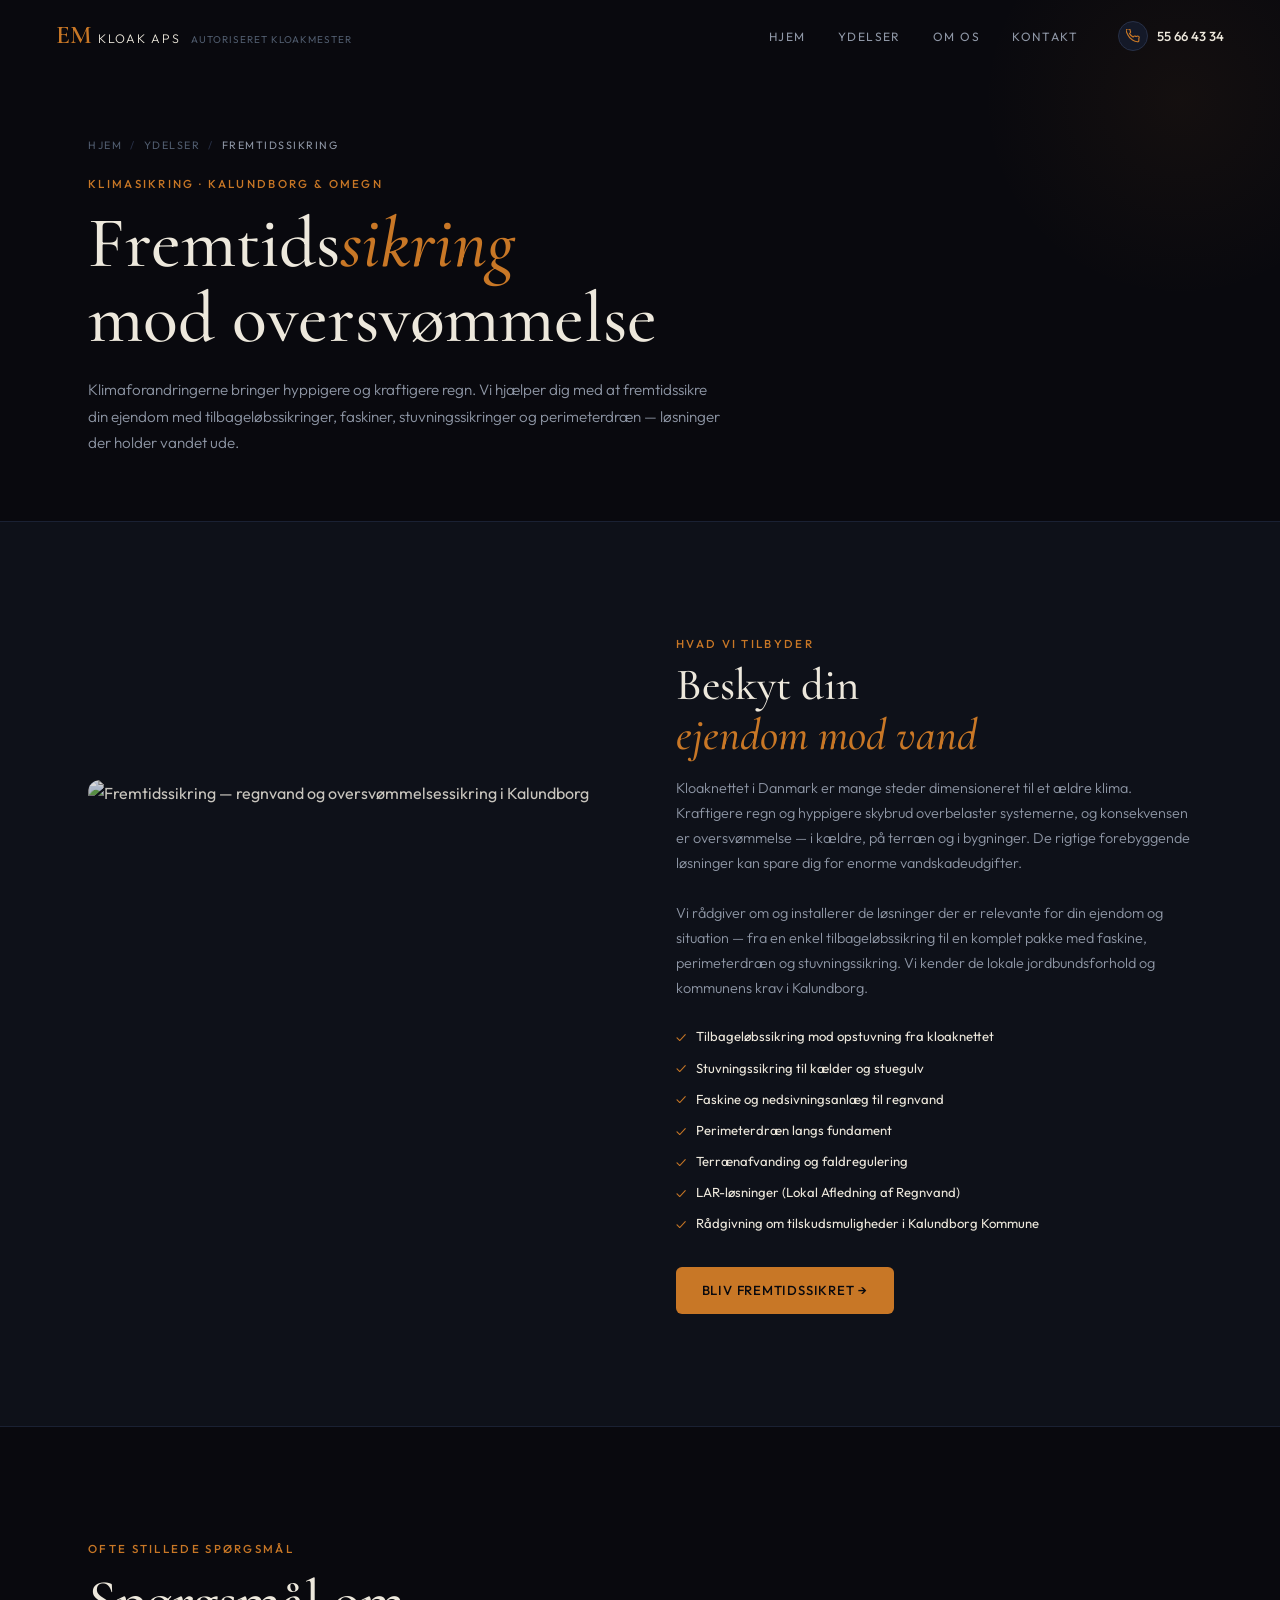
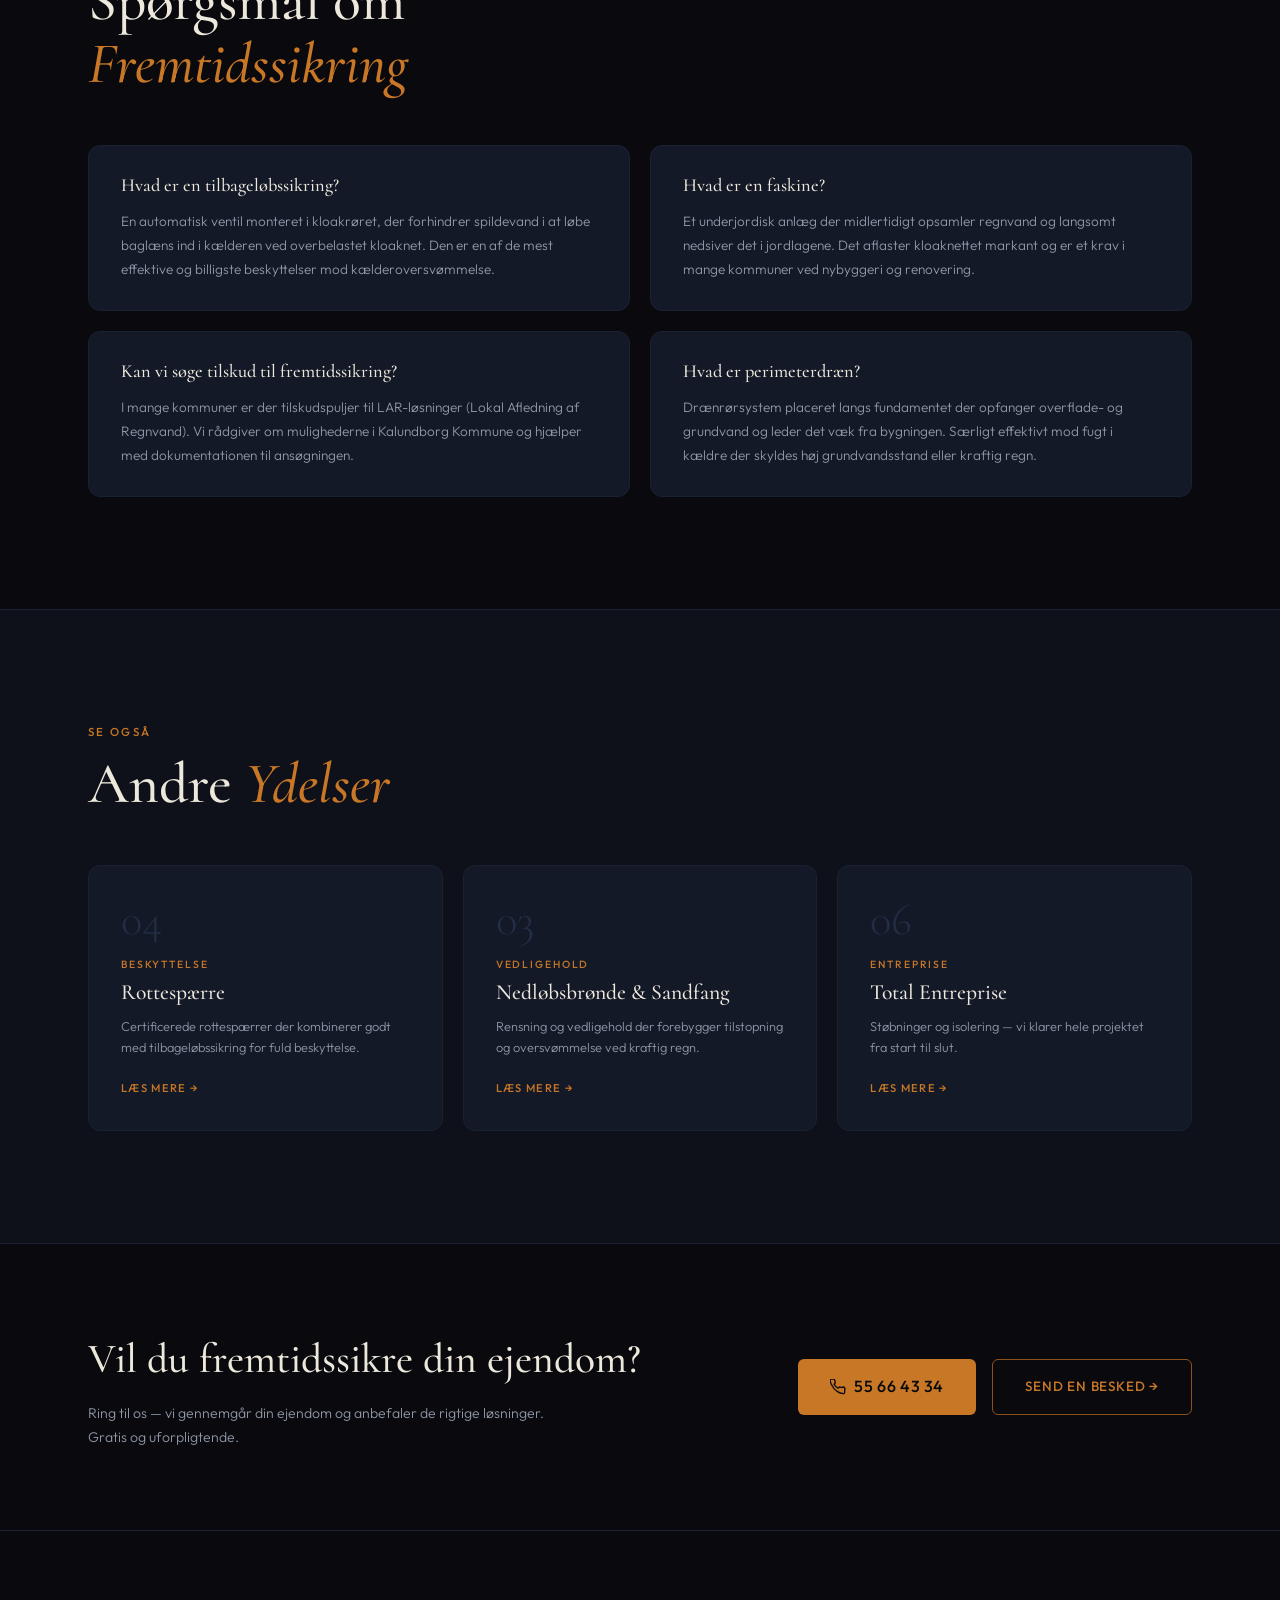
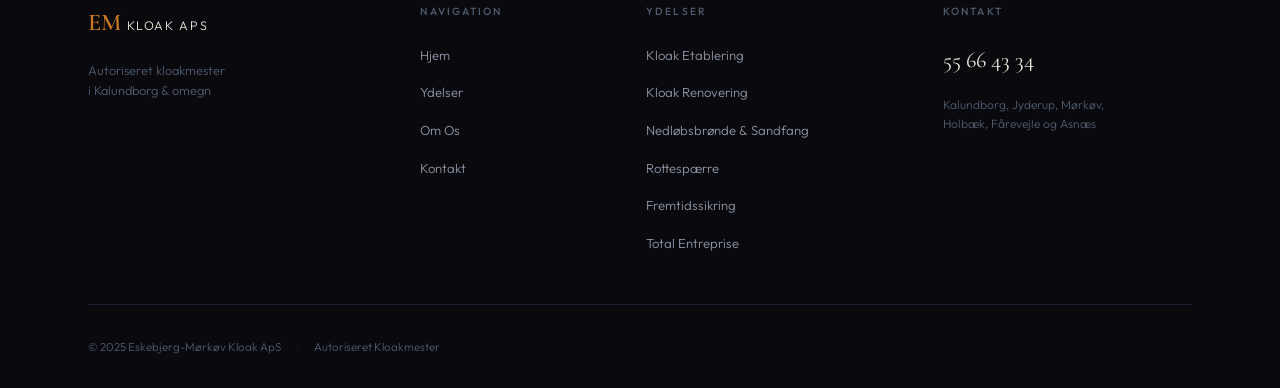
==== fremtidssikring.html @ 933b51bc "Add 6 dedicated SEO service pages, CVR number, and update internal links - Create individual service" ====
<!DOCTYPE html>
<html lang="da">
<head>
  <meta charset="UTF-8">
  <meta name="viewport" content="width=device-width, initial-scale=1.0">
  <title>Fremtidssikring Kalundborg | Oversvømmelse & Tilbageløbssikring — EM Kloak ApS</title>
  <meta name="description" content="Fremtidssikring mod oversvømmelse i Kalundborg. Tilbageløbssikring, faskiner og perimeterdræn. Autoriseret kloakmester sikrer din ejendom mod klimaforandringer. Ring 55 66 43 34.">
  <meta name="keywords" content="fremtidssikring, tilbageløbssikring, faskine, oversvømmelse, kælderoversvømmelse, perimeterdræn, klimasikring, Kalundborg">
  <link rel="canonical" href="https://www.emkloak.dk/fremtidssikring.html">
  <link rel="stylesheet" href="assets/style.css">
  <link rel="preconnect" href="https://fonts.googleapis.com">
  <link rel="preconnect" href="https://fonts.gstatic.com" crossorigin>
  <link href="https://fonts.googleapis.com/css2?family=Cormorant:ital,wght@0,300;0,400;0,500;0,600;1,300;1,400;1,500;1,600&family=Outfit:wght@300;400;500;600&display=swap" rel="stylesheet">
  <script type="application/ld+json">
  [
    {
      "@context": "https://schema.org",
      "@type": "Service",
      "name": "Fremtidssikring",
      "description": "Fremtidssikring af ejendomme mod oversvømmelse og stigende grundvand i Kalundborg. Tilbageløbssikring, faskiner og perimeterdræn monteret af autoriseret kloakmester.",
      "provider": { "@type": "LocalBusiness", "name": "Eskebjerg-Mørkøv Kloak ApS", "telephone": "+4555664334", "url": "https://www.emkloak.dk" },
      "areaServed": ["Kalundborg", "Jyderup", "Mørkøv", "Holbæk", "Fårevejle", "Asnæs"]
    },
    {
      "@context": "https://schema.org",
      "@type": "FAQPage",
      "mainEntity": [
        { "@type": "Question", "name": "Hvad er en tilbageløbssikring?", "acceptedAnswer": { "@type": "Answer", "text": "En tilbageløbssikring er en automatisk ventil der monteres i kloakrøret og forhindrer spildevand i at løbe baglæns ind i kælderen, når kloaknettet er overbelastet ved kraftig regn. Den er en af de mest effektive beskyttelser mod kælderoversvømmelse." } },
        { "@type": "Question", "name": "Hvad er en faskine?", "acceptedAnswer": { "@type": "Answer", "text": "En faskine er et underjordisk anlæg, typisk opbygget af plastmoduler eller grus, der midlertidigt opsamler regnvand og langsomt nedsiver det i jordlagen. Det aflaster kloaknettet og er et krav i mange kommuner ved nybyggeri og renovering." } },
        { "@type": "Question", "name": "Kan vi søge tilskud til fremtidssikring?", "acceptedAnswer": { "@type": "Answer", "text": "I mange kommuner er der kommunale tilskudspuljer eller krav til LAR (Lokal Afledning af Regnvand) der giver mulighed for støtte ved etablering af nedsivningsanlæg og faskiner. Vi rådgiver om mulighederne i Kalundborg Kommune." } },
        { "@type": "Question", "name": "Hvad er perimeterdræn?", "acceptedAnswer": { "@type": "Answer", "text": "Perimeterdræn er et drænrørsystem placeret langs fundamentet der opfanger overflade- og grundvand og leder det væk fra bygningen. Det er særligt effektivt mod fugt i kældre der skyldes høj grundvandsstand eller kraftig regn." } }
      ]
    }
  ]
  </script>
</head>
<body>

<nav class="nav" id="nav">
  <a href="index.html" class="nav-brand"><span class="nav-brand-em">EM</span><span class="nav-brand-rest">Kloak ApS</span><span class="nav-brand-auth">Autoriseret Kloakmester</span></a>
  <ul class="nav-links" role="list">
    <li><a href="index.html">Hjem</a></li>
    <li><a href="ydelser.html" class="active">Ydelser</a></li>
    <li><a href="om-os.html">Om Os</a></li>
    <li><a href="kontakt.html">Kontakt</a></li>
  </ul>
  <a href="tel:55664334" class="nav-phone"><span class="nav-phone-ring" aria-hidden="true"><svg width="14" height="14" viewBox="0 0 24 24" fill="none" stroke="currentColor" stroke-width="2" stroke-linecap="round"><path d="M22 16.92v3a2 2 0 01-2.18 2 19.79 19.79 0 01-8.63-3.07A19.5 19.5 0 013.07 9.8 19.79 19.79 0 010 1.17 2 2 0 012 0h3a2 2 0 012 1.72c.127.96.361 1.903.7 2.81a2 2 0 01-.45 2.11L6.09 7.91a16 16 0 006 6l1.27-1.27a2 2 0 012.11-.45c.907.339 1.85.573 2.81.7A2 2 0 0122 16z"/></svg></span>55 66 43 34</a>
  <button class="hamburger" id="hamburger" aria-label="Åbn menu" aria-expanded="false"><span></span><span></span><span></span></button>
</nav>
<div class="mob-nav" id="mob-nav" aria-hidden="true">
  <a href="index.html">Hjem</a><a href="ydelser.html">Ydelser</a><a href="om-os.html">Om Os</a><a href="kontakt.html">Kontakt</a>
  <a href="tel:55664334" class="mob-phone">55 66 43 34</a>
  <a href="kontakt.html" class="btn btn-accent mob-cta">Få gratis tilbud &rarr;</a>
</div>
<div class="mob-overlay" id="mob-overlay"></div>

<section class="page-hero">
  <div class="container">
    <div class="page-hero-inner">
      <div class="page-hero-crumb">
        <a href="index.html">Hjem</a><span>/</span><a href="ydelser.html">Ydelser</a><span>/</span>
        <span style="color:var(--text-1)">Fremtidssikring</span>
      </div>
      <div class="eyebrow">Klimasikring · Kalundborg &amp; omegn</div>
      <h1 class="page-h1">Fremtids<em>sikring</em><br>mod oversvømmelse</h1>
      <p class="page-hero-sub">Klimaforandringerne bringer hyppigere og kraftigere regn. Vi hjælper dig med at fremtidssikre din ejendom med tilbageløbssikringer, faskiner, stuvningssikringer og perimeterdræn — løsninger der holder vandet ude.</p>
    </div>
  </div>
</section>

<section class="svc-section" style="border-bottom:none;">
  <div class="container">
    <div class="svc-section-inner">
      <div class="svc-section-img fade-up">
        <img src="https://images.pexels.com/photos/18312461/pexels-photo-18312461.jpeg?auto=compress&cs=tinysrgb&w=900" alt="Fremtidssikring — regnvand og oversvømmelsessikring i Kalundborg" loading="eager">
      </div>
      <div class="svc-section-text fade-up" data-d="1">
        <div class="eyebrow">Hvad vi tilbyder</div>
        <h2 class="svc-h2">Beskyt din<br><em>ejendom mod vand</em></h2>
        <p class="svc-body-text">Kloaknettet i Danmark er mange steder dimensioneret til et ældre klima. Kraftigere regn og hyppigere skybrud overbelaster systemerne, og konsekvensen er oversvømmelse — i kældre, på terræn og i bygninger. De rigtige forebyggende løsninger kan spare dig for enorme vandskadeudgifter.</p>
        <p class="svc-body-text">Vi rådgiver om og installerer de løsninger der er relevante for din ejendom og situation — fra en enkel tilbageløbssikring til en komplet pakke med faskine, perimeterdræn og stuvningssikring. Vi kender de lokale jordbundsforhold og kommunens krav i Kalundborg.</p>
        <div class="svc-feats">
          <div class="svc-feat">Tilbageløbssikring mod opstuvning fra kloaknettet</div>
          <div class="svc-feat">Stuvningssikring til kælder og stuegulv</div>
          <div class="svc-feat">Faskine og nedsivningsanlæg til regnvand</div>
          <div class="svc-feat">Perimeterdræn langs fundament</div>
          <div class="svc-feat">Terrænafvanding og faldregulering</div>
          <div class="svc-feat">LAR-løsninger (Lokal Afledning af Regnvand)</div>
          <div class="svc-feat">Rådgivning om tilskudsmuligheder i Kalundborg Kommune</div>
        </div>
        <a href="kontakt.html" class="btn btn-accent">Bliv fremtidssikret &rarr;</a>
      </div>
    </div>
  </div>
</section>

<section class="faq" aria-labelledby="faq-h2">
  <div class="container">
    <div class="fade-up"><div class="eyebrow">Ofte stillede spørgsmål</div><h2 class="h2" id="faq-h2">Spørgsmål om<br><em>Fremtidssikring</em></h2></div>
    <div class="faq-grid">
      <div class="faq-item fade-up">
        <div class="faq-q">Hvad er en tilbageløbssikring?</div>
        <p class="faq-a">En automatisk ventil monteret i kloakrøret, der forhindrer spildevand i at løbe baglæns ind i kælderen ved overbelastet kloaknet. Den er en af de mest effektive og billigste beskyttelser mod kælderoversvømmelse.</p>
      </div>
      <div class="faq-item fade-up" data-d="1">
        <div class="faq-q">Hvad er en faskine?</div>
        <p class="faq-a">Et underjordisk anlæg der midlertidigt opsamler regnvand og langsomt nedsiver det i jordlagene. Det aflaster kloaknettet markant og er et krav i mange kommuner ved nybyggeri og renovering.</p>
      </div>
      <div class="faq-item fade-up">
        <div class="faq-q">Kan vi søge tilskud til fremtidssikring?</div>
        <p class="faq-a">I mange kommuner er der tilskudspuljer til LAR-løsninger (Lokal Afledning af Regnvand). Vi rådgiver om mulighederne i Kalundborg Kommune og hjælper med dokumentationen til ansøgningen.</p>
      </div>
      <div class="faq-item fade-up" data-d="1">
        <div class="faq-q">Hvad er perimeterdræn?</div>
        <p class="faq-a">Drænrørsystem placeret langs fundamentet der opfanger overflade- og grundvand og leder det væk fra bygningen. Særligt effektivt mod fugt i kældre der skyldes høj grundvandsstand eller kraftig regn.</p>
      </div>
    </div>
  </div>
</section>

<section class="related" aria-labelledby="related-h2">
  <div class="container">
    <div class="fade-up"><div class="eyebrow">Se også</div><h2 class="h2" id="related-h2">Andre <em>Ydelser</em></h2></div>
    <div class="related-grid">
      <a href="rottespaerre.html" class="related-card fade-up"><div class="related-num">04</div><div class="related-tag">Beskyttelse</div><div class="related-name">Rottespærre</div><p class="related-desc">Certificerede rottespærrer der kombinerer godt med tilbageløbssikring for fuld beskyttelse.</p><span class="related-link">Læs mere &rarr;</span></a>
      <a href="nedloebsbroende-sandfang.html" class="related-card fade-up" data-d="1"><div class="related-num">03</div><div class="related-tag">Vedligehold</div><div class="related-name">Nedløbsbrønde &amp; Sandfang</div><p class="related-desc">Rensning og vedligehold der forebygger tilstopning og oversvømmelse ved kraftig regn.</p><span class="related-link">Læs mere &rarr;</span></a>
      <a href="total-entreprise.html" class="related-card fade-up" data-d="2"><div class="related-num">06</div><div class="related-tag">Entreprise</div><div class="related-name">Total Entreprise</div><p class="related-desc">Støbninger og isolering — vi klarer hele projektet fra start til slut.</p><span class="related-link">Læs mere &rarr;</span></a>
    </div>
  </div>
</section>

<section class="cta-band"><div class="container"><div class="cta-inner fade-up"><div class="cta-text"><h2 class="cta-h2">Vil du fremtidssikre din ejendom?</h2><p class="cta-sub">Ring til os — vi gennemgår din ejendom og anbefaler de rigtige løsninger. Gratis og uforpligtende.</p></div><div class="cta-btns"><a href="tel:55664334" class="btn btn-accent btn-lg cta-phone"><svg width="16" height="16" viewBox="0 0 24 24" fill="none" stroke="currentColor" stroke-width="2" stroke-linecap="round" aria-hidden="true"><path d="M22 16.92v3a2 2 0 01-2.18 2 19.79 19.79 0 01-8.63-3.07A19.5 19.5 0 013.07 9.8 19.79 19.79 0 010 1.17 2 2 0 012 0h3a2 2 0 012 1.72c.127.96.361 1.903.7 2.81a2 2 0 01-.45 2.11L6.09 7.91a16 16 0 006 6l1.27-1.27a2 2 0 012.11-.45c.907.339 1.85.573 2.81.7A2 2 0 0122 16z"/></svg>55 66 43 34</a><a href="kontakt.html" class="btn btn-ghost-accent btn-lg">Send en besked &rarr;</a></div></div></div></section>

<footer class="footer"><div class="container"><div class="footer-grid"><div class="footer-brand"><a href="index.html" class="footer-logo"><span class="footer-logo-em">EM</span><span class="footer-logo-rest">Kloak ApS</span></a><p class="footer-tagline">Autoriseret kloakmester<br>i Kalundborg &amp; omegn</p></div><div class="footer-nav"><div class="footer-nav-h">Navigation</div><ul role="list"><li><a href="index.html">Hjem</a></li><li><a href="ydelser.html">Ydelser</a></li><li><a href="om-os.html">Om Os</a></li><li><a href="kontakt.html">Kontakt</a></li></ul></div><div class="footer-nav"><div class="footer-nav-h">Ydelser</div><ul role="list"><li><a href="kloak-etablering.html">Kloak Etablering</a></li><li><a href="kloak-renovering.html">Kloak Renovering</a></li><li><a href="nedloebsbroende-sandfang.html">Nedløbsbrønde &amp; Sandfang</a></li><li><a href="rottespaerre.html">Rottespærre</a></li><li><a href="fremtidssikring.html">Fremtidssikring</a></li><li><a href="total-entreprise.html">Total Entreprise</a></li></ul></div><div class="footer-contact"><div class="footer-nav-h">Kontakt</div><a href="tel:55664334" class="footer-contact-phone">55 66 43 34</a><div class="footer-contact-area">Kalundborg, Jyderup, Mørkøv,<br>Holbæk, Fårevejle og Asnæs</div></div></div><div class="footer-bottom"><span>&copy; 2025 Eskebjerg-Mørkøv Kloak ApS</span><span class="footer-sep">&middot;</span><span>Autoriseret Kloakmester</span></div></div></footer>
<script src="assets/script.js"></script>
</body>
</html>
---- assets/style.css ----
/* ─────────────────────────────────────────────────────────────────────
   EM Kloak ApS — Design System
   Dark industrial theme · Cormorant (display) + Outfit (body)
   Accent: warm amber #C87726
────────────────────────────────────────────────────────────────────── */

@import url('https://fonts.googleapis.com/css2?family=Cormorant:ital,wght@0,300;0,400;0,500;0,600;1,300;1,400;1,500;1,600&family=Outfit:wght@300;400;500;600&display=swap');

*, *::before, *::after { box-sizing: border-box; margin: 0; padding: 0; }

/* ── TOKENS ─────────────────────────────────────────────────────────── */
:root {
  /* Backgrounds */
  --bg-0:       #09090E;
  --bg-1:       #0E1119;
  --bg-2:       #141928;
  --bg-3:       #1B2235;
  --bg-4:       #232E45;

  /* Accent: industrial amber */
  --accent:     #C87726;
  --accent-hi:  #E8963E;
  --accent-lo:  #8C5218;
  --accent-bg:  rgba(200,119,38,.08);

  /* Text */
  --text-0:     #EDE8DC;
  --text-1:     #8F97A6;
  --text-2:     #505C6E;

  /* Borders */
  --border:     #1A2133;
  --border-hi:  #283148;

  /* Typography */
  --f-display:  'Cormorant', Georgia, serif;
  --f-body:     'Outfit', system-ui, sans-serif;

  /* Layout */
  --nav-h:  72px;
  --w:      1200px;
  --sv:     clamp(4.5rem, 9vw, 7rem);
  --r:      6px;
  --r-lg:   12px;
}

/* ── RESET & BASE ────────────────────────────────────────────────────── */
::-webkit-scrollbar { width: 5px; }
::-webkit-scrollbar-track { background: var(--bg-0); }
::-webkit-scrollbar-thumb { background: var(--bg-4); border-radius: 3px; }
::-webkit-scrollbar-thumb:hover { background: var(--accent-lo); }

html { scroll-behavior: smooth; }

body {
  font-family: var(--f-body);
  background: var(--bg-1);
  color: var(--text-0);
  line-height: 1.7;
  overflow-x: hidden;
  -webkit-font-smoothing: antialiased;
  -moz-osx-font-smoothing: grayscale;
}

img { display: block; max-width: 100%; }
a { text-decoration: none; color: inherit; }
ul { list-style: none; }
button { border: none; background: none; cursor: pointer; font: inherit; color: inherit; }

/* ── LAYOUT ──────────────────────────────────────────────────────────── */
.container {
  max-width: var(--w);
  margin: 0 auto;
  padding: 0 clamp(1.25rem, 5vw, 3rem);
}

/* ── TYPOGRAPHY HELPERS ──────────────────────────────────────────────── */
.eyebrow {
  font-size: .72rem;
  font-weight: 500;
  letter-spacing: .2em;
  text-transform: uppercase;
  color: var(--accent);
  margin-bottom: .75rem;
}

.h2 {
  font-family: var(--f-display);
  font-size: clamp(2.4rem, 5vw, 3.6rem);
  font-weight: 500;
  line-height: 1.1;
  color: var(--text-0);
}
.h2 em { font-style: italic; color: var(--accent); }

/* ── BUTTONS ──────────────────────────────────────────────────────────── */
.btn {
  display: inline-flex;
  align-items: center;
  gap: .5rem;
  padding: .75rem 1.6rem;
  border-radius: var(--r);
  font-family: var(--f-body);
  font-size: .82rem;
  font-weight: 500;
  letter-spacing: .06em;
  text-transform: uppercase;
  transition: background .22s, color .22s, border-color .22s, transform .15s, box-shadow .22s;
  cursor: pointer;
  white-space: nowrap;
}
.btn:active { transform: scale(.97); }

.btn-lg { padding: .9rem 2rem; font-size: .84rem; }

.btn-accent {
  background: var(--accent);
  color: var(--bg-0);
}
.btn-accent:hover {
  background: var(--accent-hi);
  box-shadow: 0 6px 24px rgba(200,119,38,.35);
}

.btn-ghost {
  background: transparent;
  color: var(--text-0);
  border: 1px solid var(--border-hi);
}
.btn-ghost:hover {
  border-color: var(--text-1);
  color: var(--text-0);
}

.btn-ghost-accent {
  background: transparent;
  color: var(--accent);
  border: 1px solid var(--accent-lo);
}
.btn-ghost-accent:hover {
  border-color: var(--accent);
  background: var(--accent-bg);
}

.btn-outline {
  background: transparent;
  color: var(--text-1);
  border: 1px solid var(--border-hi);
}
.btn-outline:hover {
  color: var(--text-0);
  border-color: var(--text-2);
}

/* ── NAV ──────────────────────────────────────────────────────────────── */
.nav {
  position: fixed;
  top: 0; left: 0; right: 0;
  height: var(--nav-h);
  display: flex;
  align-items: center;
  padding: 0 clamp(1.25rem, 5vw, 3.5rem);
  z-index: 900;
  transition: background .45s, box-shadow .45s;
}
.nav.scrolled {
  background: rgba(9,9,14,.94);
  backdrop-filter: blur(20px);
  -webkit-backdrop-filter: blur(20px);
  box-shadow: 0 1px 0 var(--border);
}

.nav-brand {
  display: flex;
  align-items: baseline;
  gap: .4rem;
  flex: 1;
}
.nav-brand-em {
  font-family: var(--f-display);
  font-size: 1.6rem;
  font-weight: 600;
  color: var(--accent);
  letter-spacing: -.01em;
  line-height: 1;
}
.nav-brand-rest {
  font-size: .78rem;
  font-weight: 300;
  letter-spacing: .14em;
  text-transform: uppercase;
  color: var(--text-0);
}
.nav-brand-auth {
  font-size: .62rem;
  font-weight: 400;
  letter-spacing: .1em;
  text-transform: uppercase;
  color: var(--text-2);
  margin-left: .25rem;
}

.nav-links {
  display: flex;
  align-items: center;
  gap: 2rem;
  list-style: none;
}
.nav-links a {
  font-size: .75rem;
  font-weight: 400;
  letter-spacing: .12em;
  text-transform: uppercase;
  color: var(--text-1);
  position: relative;
  transition: color .2s;
}
.nav-links a::after {
  content: '';
  position: absolute;
  bottom: -4px; left: 0;
  width: 0; height: 1px;
  background: var(--accent);
  transition: width .3s ease;
}
.nav-links a:hover,
.nav-links a.active { color: var(--text-0); }
.nav-links a:hover::after,
.nav-links a.active::after { width: 100%; }

.nav-phone {
  display: flex;
  align-items: center;
  gap: .55rem;
  margin-left: 2.5rem;
  font-size: .82rem;
  font-weight: 500;
  color: var(--text-0);
  transition: color .2s;
}
.nav-phone:hover { color: var(--accent); }
.nav-phone-ring {
  width: 30px; height: 30px;
  border-radius: 50%;
  border: 1px solid var(--border-hi);
  background: var(--bg-2);
  display: flex; align-items: center; justify-content: center;
  color: var(--accent);
  flex-shrink: 0;
  transition: background .2s, border-color .2s;
}
.nav-phone:hover .nav-phone-ring {
  background: var(--accent);
  border-color: var(--accent);
  color: var(--bg-0);
}

.hamburger {
  display: none;
  flex-direction: column;
  gap: 5px;
  padding: 8px;
  margin-left: 1.5rem;
}
.hamburger span {
  display: block;
  width: 22px; height: 1.5px;
  background: var(--text-0);
  transition: all .3s ease;
  border-radius: 2px;
}
.hamburger.open span:nth-child(1) { transform: translateY(6.5px) rotate(45deg); }
.hamburger.open span:nth-child(2) { opacity: 0; transform: scaleX(0); }
.hamburger.open span:nth-child(3) { transform: translateY(-6.5px) rotate(-45deg); }

/* Mobile nav */
.mob-nav {
  position: fixed;
  top: var(--nav-h);
  right: 0;
  width: min(320px, 85vw);
  height: calc(100vh - var(--nav-h));
  background: rgba(9,9,14,.97);
  backdrop-filter: blur(24px);
  -webkit-backdrop-filter: blur(24px);
  border-left: 1px solid var(--border);
  display: flex;
  flex-direction: column;
  padding: 2rem 1.75rem;
  gap: 1rem;
  z-index: 800;
  transform: translateX(100%);
  transition: transform .35s cubic-bezier(.4,0,.2,1);
}
.mob-nav.open { transform: translateX(0); }
.mob-nav a {
  font-size: .85rem;
  font-weight: 400;
  letter-spacing: .1em;
  text-transform: uppercase;
  color: var(--text-1);
  padding: .6rem 0;
  border-bottom: 1px solid var(--border);
  transition: color .2s;
}
.mob-nav a:hover { color: var(--text-0); }
.mob-phone {
  font-size: 1.2rem !important;
  font-weight: 500 !important;
  letter-spacing: .04em !important;
  text-transform: none !important;
  color: var(--text-0) !important;
  border-bottom: none !important;
  margin-top: .5rem;
}
.mob-cta {
  margin-top: .5rem;
  text-align: center;
  justify-content: center;
  border-bottom: none !important;
  color: var(--bg-0) !important;
}

.mob-overlay {
  position: fixed;
  inset: 0;
  background: rgba(0,0,0,.5);
  z-index: 799;
  opacity: 0;
  pointer-events: none;
  transition: opacity .35s;
}
.mob-overlay.visible {
  opacity: 1;
  pointer-events: auto;
}

/* ── HERO ─────────────────────────────────────────────────────────────── */
.hero {
  position: relative;
  min-height: 100vh;
  display: flex;
  align-items: center;
  overflow: hidden;
}
.hero-bg {
  position: absolute;
  inset: 0;
  background-size: cover;
  background-position: center 40%;
  transform: scale(1.05);
  transition: transform 12s ease;
  will-change: transform;
}
.hero.loaded .hero-bg { transform: scale(1); }

.hero-gradient {
  position: absolute;
  inset: 0;
  background:
    linear-gradient(105deg, rgba(9,9,14,.92) 0%, rgba(9,9,14,.65) 55%, rgba(9,9,14,.35) 100%),
    linear-gradient(0deg, rgba(9,9,14,.7) 0%, transparent 40%);
}
.hero-noise {
  position: absolute;
  inset: 0;
  background-image: url("data:image/svg+xml,%3Csvg viewBox='0 0 256 256' xmlns='http://www.w3.org/2000/svg'%3E%3Cfilter id='n'%3E%3CfeTurbulence type='fractalNoise' baseFrequency='.9' numOctaves='4' stitchTiles='stitch'/%3E%3C/filter%3E%3Crect width='100%25' height='100%25' filter='url(%23n)' opacity='.035'/%3E%3C/svg%3E");
  background-size: 200px;
  opacity: .4;
  pointer-events: none;
}

.hero-body {
  position: relative;
  z-index: 2;
  padding-top: calc(var(--nav-h) + 4rem);
  padding-bottom: 6rem;
}
.hero-content { max-width: 680px; }

.hero-eyebrow {
  font-size: .72rem;
  font-weight: 500;
  letter-spacing: .22em;
  text-transform: uppercase;
  color: var(--accent);
  margin-bottom: 1.5rem;
  display: flex;
  align-items: center;
  gap: .75rem;
}
.hero-eyebrow::before {
  content: '';
  display: block;
  width: 28px; height: 1px;
  background: var(--accent);
  flex-shrink: 0;
}

.hero-h1 {
  font-family: var(--f-display);
  font-size: clamp(3.5rem, 8vw, 6.5rem);
  font-weight: 500;
  line-height: 1.0;
  color: var(--text-0);
  margin-bottom: 1.75rem;
  letter-spacing: -.02em;
}
.hero-h1 em {
  font-style: italic;
  color: var(--accent);
  display: block;
}

.hero-sub {
  font-size: clamp(.9rem, 1.5vw, 1.05rem);
  font-weight: 300;
  color: var(--text-1);
  line-height: 1.7;
  max-width: 520px;
  margin-bottom: 2.5rem;
}

.hero-btns {
  display: flex;
  flex-wrap: wrap;
  gap: 1rem;
  margin-bottom: 2.25rem;
}

.hero-trust {
  display: flex;
  flex-wrap: wrap;
  gap: .6rem 1rem;
  font-size: .72rem;
  font-weight: 400;
  letter-spacing: .06em;
  color: var(--text-1);
  align-items: center;
}
.hero-trust .dot {
  color: var(--accent-lo);
  font-size: .9rem;
}

.hero-scroll {
  position: absolute;
  bottom: 2.5rem;
  left: 50%;
  transform: translateX(-50%);
  display: flex;
  flex-direction: column;
  align-items: center;
  gap: .5rem;
  z-index: 2;
  animation: hero-scroll-bounce 2.4s ease-in-out infinite;
}
.hero-scroll-line {
  width: 1px; height: 50px;
  background: linear-gradient(to bottom, var(--text-2), transparent);
}
.hero-scroll span {
  font-size: .6rem;
  letter-spacing: .2em;
  text-transform: uppercase;
  color: var(--text-2);
}
@keyframes hero-scroll-bounce {
  0%, 100% { transform: translateX(-50%) translateY(0); }
  50% { transform: translateX(-50%) translateY(6px); }
}

/* ── STATS BAND ──────────────────────────────────────────────────────── */
.stats {
  padding: 3.5rem 0;
  background: var(--bg-0);
  border-top: 1px solid var(--border);
  border-bottom: 1px solid var(--border);
}
.stats-grid {
  display: grid;
  grid-template-columns: repeat(4, 1fr);
  gap: 0;
}
.stat-item {
  padding: 2rem clamp(1rem, 3vw, 2.5rem);
  text-align: center;
  border-right: 1px solid var(--border);
}
.stat-item:last-child { border-right: none; }

.stat-num {
  font-family: var(--f-display);
  font-size: clamp(2.6rem, 5vw, 3.6rem);
  font-weight: 500;
  color: var(--text-0);
  line-height: 1;
  margin-bottom: .5rem;
}
.stat-sup {
  font-size: .5em;
  vertical-align: super;
  color: var(--accent);
}
.stat-lbl {
  font-size: .72rem;
  font-weight: 400;
  letter-spacing: .08em;
  text-transform: uppercase;
  color: var(--text-2);
  line-height: 1.4;
}

/* ── SERVICES ─────────────────────────────────────────────────────────── */
.services {
  padding: var(--sv) 0;
}
.section-head {
  text-align: center;
  max-width: 560px;
  margin: 0 auto 4rem;
}
.section-sub {
  font-size: .95rem;
  font-weight: 300;
  color: var(--text-1);
  line-height: 1.7;
  margin-top: 1rem;
}

.svc-grid {
  display: grid;
  grid-template-columns: repeat(3, 1fr);
  gap: 1.5px;
  background: var(--border);
  border: 1.5px solid var(--border);
  border-radius: var(--r-lg);
  overflow: hidden;
}

.svc-card {
  background: var(--bg-1);
  display: flex;
  flex-direction: column;
  transition: background .25s;
  text-decoration: none;
  color: inherit;
}
.svc-card:hover { background: var(--bg-2); }

.svc-img-wrap {
  position: relative;
  overflow: hidden;
  aspect-ratio: 16/9;
}
.svc-img-wrap img {
  width: 100%; height: 100%;
  object-fit: cover;
  transition: transform .6s ease;
  filter: brightness(.8) saturate(.7);
}
.svc-card:hover .svc-img-wrap img {
  transform: scale(1.04);
  filter: brightness(.9) saturate(.85);
}

.svc-badge {
  position: absolute;
  top: 1rem; right: 1rem;
  font-family: var(--f-display);
  font-size: 2.4rem;
  font-weight: 300;
  color: rgba(255,255,255,.2);
  line-height: 1;
  pointer-events: none;
  user-select: none;
}

.svc-body {
  padding: 1.5rem;
  display: flex;
  flex-direction: column;
  gap: .6rem;
  flex: 1;
}
.svc-tag {
  font-size: .65rem;
  font-weight: 500;
  letter-spacing: .18em;
  text-transform: uppercase;
  color: var(--accent);
}
.svc-name {
  font-family: var(--f-display);
  font-size: 1.45rem;
  font-weight: 500;
  color: var(--text-0);
  line-height: 1.2;
}
.svc-desc {
  font-size: .82rem;
  font-weight: 300;
  color: var(--text-1);
  line-height: 1.6;
}
.svc-bullets {
  font-size: .75rem;
  color: var(--text-2);
  display: flex;
  flex-direction: column;
  gap: .25rem;
  padding-top: .25rem;
  border-top: 1px solid var(--border);
  margin-top: auto;
}
.svc-bullets li::before {
  content: '— ';
  color: var(--accent-lo);
}
.svc-link {
  font-size: .72rem;
  font-weight: 500;
  letter-spacing: .1em;
  text-transform: uppercase;
  color: var(--accent);
  margin-top: auto;
  padding-top: .75rem;
  transition: gap .2s;
  display: inline-block;
}
.svc-card:hover .svc-link { text-decoration: underline; }

.services-cta {
  text-align: center;
  margin-top: 3rem;
}

/* ── WHY / ABOUT ──────────────────────────────────────────────────────── */
.why {
  padding: var(--sv) 0;
  background: var(--bg-0);
  border-top: 1px solid var(--border);
  border-bottom: 1px solid var(--border);
}
.why-layout {
  display: grid;
  grid-template-columns: 1fr 1.2fr;
  gap: 5rem;
  align-items: start;
}
.why-left { position: sticky; top: calc(var(--nav-h) + 2rem); }
.why-sub {
  font-size: .95rem;
  font-weight: 300;
  color: var(--text-1);
  line-height: 1.75;
  margin-top: 1.25rem;
}
.why-right {
  display: flex;
  flex-direction: column;
  gap: 0;
}
.why-feat {
  display: flex;
  gap: 1.25rem;
  align-items: flex-start;
  padding: 1.75rem 0;
  border-bottom: 1px solid var(--border);
}
.why-feat:first-child { padding-top: 0; }
.why-feat:last-child { border-bottom: none; padding-bottom: 0; }
.why-feat-icon {
  width: 40px; height: 40px;
  border-radius: var(--r);
  background: var(--bg-3);
  border: 1px solid var(--border-hi);
  display: flex; align-items: center; justify-content: center;
  color: var(--accent);
  flex-shrink: 0;
  margin-top: .1rem;
}
.why-feat-title {
  font-size: 1rem;
  font-weight: 500;
  color: var(--text-0);
  margin-bottom: .35rem;
}
.why-feat-desc {
  font-size: .83rem;
  font-weight: 300;
  color: var(--text-1);
  line-height: 1.65;
}

/* ── SERVICE AREA ─────────────────────────────────────────────────────── */
.area {
  padding: var(--sv) 0;
}
.area-inner {
  display: grid;
  grid-template-columns: 1fr 1fr;
  gap: 5rem;
  align-items: center;
}
.area-sub {
  font-size: .92rem;
  font-weight: 300;
  color: var(--text-1);
  line-height: 1.75;
  margin-top: 1.25rem;
}
.area-places {
  display: grid;
  grid-template-columns: 1fr 1fr;
  gap: .5rem;
}
.area-place {
  display: flex;
  align-items: center;
  gap: .75rem;
  padding: 1rem 1.25rem;
  background: var(--bg-2);
  border: 1px solid var(--border);
  border-radius: var(--r);
  font-size: .88rem;
  font-weight: 400;
  color: var(--text-0);
  transition: border-color .2s, background .2s;
}
.area-place:hover {
  border-color: var(--accent-lo);
  background: var(--bg-3);
}
.area-dot {
  width: 6px; height: 6px;
  border-radius: 50%;
  background: var(--accent);
  flex-shrink: 0;
}
.area-dot--muted { background: var(--text-2); }
.area-place-more { color: var(--text-2); font-style: italic; }

/* ── CTA BAND ──────────────────────────────────────────────────────────── */
.cta-band {
  padding: 5rem 0;
  background: var(--bg-0);
  border-top: 1px solid var(--border);
}
.cta-inner {
  display: flex;
  justify-content: space-between;
  align-items: center;
  gap: 3rem;
  flex-wrap: wrap;
}
.cta-h2 {
  font-family: var(--f-display);
  font-size: clamp(1.8rem, 3.5vw, 2.6rem);
  font-weight: 500;
  color: var(--text-0);
  margin-bottom: .5rem;
}
.cta-sub {
  font-size: .88rem;
  font-weight: 300;
  color: var(--text-1);
  max-width: 480px;
}
.cta-btns {
  display: flex;
  gap: 1rem;
  flex-wrap: wrap;
  flex-shrink: 0;
}
.cta-phone {
  font-size: 1rem !important;
  letter-spacing: .04em !important;
  text-transform: none !important;
}

/* ── FOOTER ───────────────────────────────────────────────────────────── */
.footer {
  background: var(--bg-0);
  border-top: 1px solid var(--border);
  padding: 4.5rem 0 2rem;
}
.footer-grid {
  display: grid;
  grid-template-columns: 1.6fr 1fr 1.4fr 1.4fr;
  gap: 3rem;
  padding-bottom: 3rem;
  border-bottom: 1px solid var(--border);
  margin-bottom: 2rem;
}
.footer-logo {
  display: flex;
  align-items: baseline;
  gap: .35rem;
  margin-bottom: 1rem;
}
.footer-logo-em {
  font-family: var(--f-display);
  font-size: 1.5rem;
  font-weight: 600;
  color: var(--accent);
}
.footer-logo-rest {
  font-size: .78rem;
  font-weight: 300;
  letter-spacing: .13em;
  text-transform: uppercase;
  color: var(--text-0);
}
.footer-tagline {
  font-size: .8rem;
  font-weight: 300;
  color: var(--text-2);
  line-height: 1.6;
  margin-bottom: 1.25rem;
}
.footer-fb {
  display: inline-flex;
  align-items: center;
  gap: .45rem;
  font-size: .72rem;
  font-weight: 500;
  letter-spacing: .1em;
  text-transform: uppercase;
  color: var(--text-2);
  border: 1px solid var(--border);
  border-radius: var(--r);
  padding: .45rem .85rem;
  transition: color .2s, border-color .2s;
}
.footer-fb:hover {
  color: var(--text-0);
  border-color: var(--border-hi);
}
.footer-nav-h {
  font-size: .65rem;
  font-weight: 500;
  letter-spacing: .2em;
  text-transform: uppercase;
  color: var(--text-2);
  margin-bottom: 1.25rem;
}
.footer-nav ul {
  display: flex;
  flex-direction: column;
  gap: .65rem;
}
.footer-nav a {
  font-size: .82rem;
  font-weight: 300;
  color: var(--text-1);
  transition: color .2s;
}
.footer-nav a:hover { color: var(--text-0); }
.footer-contact-phone {
  display: block;
  font-size: 1.4rem;
  font-family: var(--f-display);
  font-weight: 400;
  color: var(--text-0);
  margin-bottom: 1rem;
  transition: color .2s;
}
.footer-contact-phone:hover { color: var(--accent); }
.footer-contact-area {
  font-size: .75rem;
  font-weight: 300;
  color: var(--text-2);
  line-height: 1.6;
}
.footer-bottom {
  display: flex;
  align-items: center;
  gap: 1rem;
  font-size: .72rem;
  font-weight: 300;
  color: var(--text-2);
}
.footer-sep { color: var(--border-hi); }

/* ── PAGE HERO (inner pages) ──────────────────────────────────────────── */
.page-hero {
  padding: calc(var(--nav-h) + 4rem) 0 4rem;
  background: var(--bg-0);
  border-bottom: 1px solid var(--border);
  position: relative;
  overflow: hidden;
}
.page-hero::after {
  content: '';
  position: absolute;
  top: -100px; right: -100px;
  width: 400px; height: 400px;
  background: radial-gradient(circle, rgba(200,119,38,.06) 0%, transparent 70%);
  pointer-events: none;
}
.page-hero-inner { max-width: 640px; }
.page-hero-crumb {
  font-size: .67rem;
  font-weight: 400;
  letter-spacing: .14em;
  text-transform: uppercase;
  color: var(--text-2);
  margin-bottom: 1.25rem;
  display: flex;
  align-items: center;
  gap: .5rem;
}
.page-hero-crumb a { color: var(--text-2); transition: color .2s; }
.page-hero-crumb a:hover { color: var(--accent); }
.page-hero-crumb span { color: var(--border-hi); }
.page-h1 {
  font-family: var(--f-display);
  font-size: clamp(2.8rem, 6vw, 4.5rem);
  font-weight: 500;
  line-height: 1.05;
  color: var(--text-0);
  margin-bottom: 1.25rem;
}
.page-h1 em { font-style: italic; color: var(--accent); }
.page-hero-sub {
  font-size: .95rem;
  font-weight: 300;
  color: var(--text-1);
  line-height: 1.75;
}

/* ── INNER SERVICE SECTION ────────────────────────────────────────────── */
.svc-section {
  padding: var(--sv) 0;
  border-bottom: 1px solid var(--border);
}
.svc-section:nth-child(even) { background: var(--bg-0); }
.svc-section-inner {
  display: grid;
  grid-template-columns: 1fr 1fr;
  gap: 4.5rem;
  align-items: center;
}
.svc-section-inner.rev { direction: rtl; }
.svc-section-inner.rev > * { direction: ltr; }

.svc-section-img {
  position: relative;
  border-radius: var(--r-lg);
  overflow: hidden;
  aspect-ratio: 4/3;
}
.svc-section-img img {
  width: 100%; height: 100%;
  object-fit: cover;
  filter: brightness(.85) saturate(.75);
  transition: transform .6s ease, filter .4s;
}
.svc-section-img:hover img {
  transform: scale(1.03);
  filter: brightness(.9) saturate(.9);
}
.svc-section-img-num {
  position: absolute;
  bottom: 1.25rem; right: 1.25rem;
  font-family: var(--f-display);
  font-size: 4rem;
  font-weight: 300;
  color: rgba(255,255,255,.15);
  line-height: 1;
}

.svc-section-text .eyebrow { margin-bottom: .5rem; }
.svc-h2 {
  font-family: var(--f-display);
  font-size: clamp(2rem, 4vw, 2.8rem);
  font-weight: 500;
  color: var(--text-0);
  line-height: 1.1;
  margin-bottom: 1rem;
}
.svc-h2 em { font-style: italic; color: var(--accent); }
.svc-body-text {
  font-size: .9rem;
  font-weight: 300;
  color: var(--text-1);
  line-height: 1.75;
  margin-bottom: 1.5rem;
}
.svc-feats {
  display: flex;
  flex-direction: column;
  gap: .5rem;
  margin-bottom: 2rem;
}
.svc-feat {
  display: flex;
  align-items: flex-start;
  gap: .6rem;
  font-size: .82rem;
  font-weight: 400;
  color: var(--text-0);
}
.svc-feat::before {
  content: '✓';
  color: var(--accent);
  flex-shrink: 0;
  margin-top: .05rem;
}

/* ── CONTACT PAGE ──────────────────────────────────────────────────────── */
.contact-layout {
  padding: var(--sv) 0;
  display: grid;
  grid-template-columns: 1fr 1.5fr;
  gap: 5rem;
  align-items: start;
}
.contact-info { position: sticky; top: calc(var(--nav-h) + 2rem); }
.contact-info-h {
  font-family: var(--f-display);
  font-size: 1.8rem;
  font-weight: 500;
  color: var(--text-0);
  margin-bottom: .75rem;
}
.contact-info-sub {
  font-size: .88rem;
  font-weight: 300;
  color: var(--text-1);
  line-height: 1.7;
  margin-bottom: 2rem;
}
.contact-detail {
  display: flex;
  align-items: center;
  gap: .75rem;
  padding: 1rem 0;
  border-bottom: 1px solid var(--border);
}
.contact-detail:first-of-type { border-top: 1px solid var(--border); }
.contact-detail-icon {
  width: 36px; height: 36px;
  background: var(--bg-3);
  border: 1px solid var(--border-hi);
  border-radius: var(--r);
  display: flex; align-items: center; justify-content: center;
  color: var(--accent);
  flex-shrink: 0;
}
.contact-detail-label {
  font-size: .65rem;
  font-weight: 500;
  letter-spacing: .14em;
  text-transform: uppercase;
  color: var(--text-2);
}
.contact-detail-val {
  font-size: .9rem;
  font-weight: 400;
  color: var(--text-0);
}
.contact-detail-val a { transition: color .2s; }
.contact-detail-val a:hover { color: var(--accent); }

/* Contact form */
.contact-form-wrap {
  background: var(--bg-0);
  border: 1px solid var(--border);
  border-radius: var(--r-lg);
  padding: 2.5rem;
}
.contact-form-h {
  font-family: var(--f-display);
  font-size: 1.65rem;
  font-weight: 500;
  color: var(--text-0);
  margin-bottom: 1.75rem;
}

.form-row {
  display: grid;
  grid-template-columns: 1fr 1fr;
  gap: 1rem;
}
.form-group {
  display: flex;
  flex-direction: column;
  gap: .4rem;
  margin-bottom: 1rem;
}
.form-group.full { grid-column: 1 / -1; }
.form-label {
  font-size: .67rem;
  font-weight: 500;
  letter-spacing: .14em;
  text-transform: uppercase;
  color: var(--text-2);
}
.form-input,
.form-textarea,
.form-select {
  background: var(--bg-2);
  border: 1px solid var(--border-hi);
  border-radius: var(--r);
  padding: .75rem 1rem;
  font-family: var(--f-body);
  font-size: .88rem;
  font-weight: 300;
  color: var(--text-0);
  outline: none;
  transition: border-color .2s, background .2s;
  width: 100%;
}
.form-input::placeholder,
.form-textarea::placeholder { color: var(--text-2); }
.form-input:focus,
.form-textarea:focus,
.form-select:focus {
  border-color: var(--accent);
  background: var(--bg-3);
}
.form-textarea {
  resize: vertical;
  min-height: 130px;
}
.form-select option { background: var(--bg-2); }

.form-submit {
  width: 100%;
  justify-content: center;
  padding: 1rem 2rem;
  font-size: .86rem;
  margin-top: .5rem;
}

/* ── ABOUT PAGE ────────────────────────────────────────────────────────── */
.about-intro {
  padding: var(--sv) 0;
  display: grid;
  grid-template-columns: 1fr 1fr;
  gap: 5rem;
  align-items: center;
}
.about-intro-text p {
  font-size: .9rem;
  font-weight: 300;
  color: var(--text-1);
  line-height: 1.8;
  margin-bottom: 1rem;
}
.about-intro-img {
  border-radius: var(--r-lg);
  overflow: hidden;
  aspect-ratio: 4/3;
}
.about-intro-img img {
  width: 100%; height: 100%;
  object-fit: cover;
  filter: brightness(.85) saturate(.7);
}
.about-values {
  padding: var(--sv) 0;
  background: var(--bg-0);
  border-top: 1px solid var(--border);
  border-bottom: 1px solid var(--border);
}
.about-values-grid {
  display: grid;
  grid-template-columns: repeat(3, 1fr);
  gap: 1.5px;
  background: var(--border);
  border: 1.5px solid var(--border);
  border-radius: var(--r-lg);
  overflow: hidden;
  margin-top: 3rem;
}
.about-value {
  background: var(--bg-0);
  padding: 2.5rem 2rem;
}
.about-value-icon {
  width: 44px; height: 44px;
  border-radius: var(--r);
  background: var(--bg-3);
  border: 1px solid var(--border-hi);
  display: flex; align-items: center; justify-content: center;
  color: var(--accent);
  margin-bottom: 1.25rem;
}
.about-value-h {
  font-family: var(--f-display);
  font-size: 1.2rem;
  font-weight: 500;
  color: var(--text-0);
  margin-bottom: .5rem;
}
.about-value-p {
  font-size: .82rem;
  font-weight: 300;
  color: var(--text-1);
  line-height: 1.65;
}

/* ── ANIMATIONS ────────────────────────────────────────────────────────── */
.fade-up {
  opacity: 0;
  transform: translateY(28px);
  transition: opacity .65s ease, transform .65s ease;
}
.fade-up.visible {
  opacity: 1;
  transform: translateY(0);
}
.fade-up[data-d="1"] { transition-delay: .1s; }
.fade-up[data-d="2"] { transition-delay: .2s; }
.fade-up[data-d="3"] { transition-delay: .3s; }

/* ── RESPONSIVE ────────────────────────────────────────────────────────── */
@media (max-width: 1024px) {
  .stats-grid { grid-template-columns: repeat(2, 1fr); }
  .stat-item:nth-child(2) { border-right: none; }
  .stat-item:nth-child(3) { border-right: 1px solid var(--border); border-top: 1px solid var(--border); }
  .stat-item:nth-child(4) { border-right: none; border-top: 1px solid var(--border); }

  .svc-grid { grid-template-columns: repeat(2, 1fr); }

  .why-layout { grid-template-columns: 1fr; gap: 3rem; }
  .why-left { position: static; }

  .area-inner { grid-template-columns: 1fr; gap: 3rem; }

  .footer-grid { grid-template-columns: 1fr 1fr; gap: 2rem; }

  .about-intro { grid-template-columns: 1fr; gap: 3rem; }
  .about-values-grid { grid-template-columns: 1fr; }
  .contact-layout { grid-template-columns: 1fr; gap: 3rem; }
  .contact-info { position: static; }
}

@media (max-width: 768px) {
  .nav-links { display: none; }
  .nav-phone { display: none; }
  .hamburger { display: flex; }
  .nav-brand-auth { display: none; }

  .hero-h1 { font-size: clamp(3rem, 11vw, 4.5rem); }
  .hero-btns { flex-direction: column; }
  .hero-btns .btn { width: 100%; justify-content: center; }

  .svc-grid { grid-template-columns: 1fr; }

  .svc-section-inner { grid-template-columns: 1fr; gap: 2.5rem; }
  .svc-section-inner.rev { direction: ltr; }

  .cta-inner { flex-direction: column; align-items: flex-start; gap: 2rem; }

  .footer-grid { grid-template-columns: 1fr; }

  .form-row { grid-template-columns: 1fr; }

  .area-places { grid-template-columns: 1fr; }
}

@media (max-width: 480px) {
  .stats-grid { grid-template-columns: 1fr; }
  .stat-item { border-right: none; border-bottom: 1px solid var(--border); }
  .stat-item:last-child { border-bottom: none; }
}

/* ── FAQ SECTION ──────────────────────────────────────────────────────── */
.faq {
  padding: var(--sv) 0;
  background: var(--bg-0);
  border-top: 1px solid var(--border);
}
.faq-grid {
  display: grid;
  grid-template-columns: 1fr 1fr;
  gap: 1.25rem;
  margin-top: 3rem;
}
.faq-item {
  background: var(--bg-2);
  border: 1px solid var(--border);
  border-radius: var(--r-lg);
  padding: 1.75rem 2rem;
  transition: border-color .2s;
}
.faq-item:hover { border-color: var(--border-hi); }
.faq-q {
  font-family: var(--f-display);
  font-size: 1.15rem;
  font-weight: 500;
  color: var(--text-0);
  line-height: 1.25;
  margin-bottom: .85rem;
}
.faq-a {
  font-size: .85rem;
  font-weight: 300;
  color: var(--text-1);
  line-height: 1.75;
}

/* ── RELATED SERVICES ─────────────────────────────────────────────────── */
.related {
  padding: var(--sv) 0;
  border-top: 1px solid var(--border);
}
.related-grid {
  display: grid;
  grid-template-columns: repeat(3, 1fr);
  gap: 1.25rem;
  margin-top: 3rem;
}
.related-card {
  background: var(--bg-2);
  border: 1px solid var(--border);
  border-radius: var(--r-lg);
  padding: 2rem;
  display: flex;
  flex-direction: column;
  transition: border-color .22s, background .22s;
  text-decoration: none;
  color: inherit;
}
.related-card:hover {
  border-color: var(--accent-lo);
  background: var(--bg-3);
}
.related-num {
  font-family: var(--f-display);
  font-size: 2.8rem;
  font-weight: 300;
  color: var(--bg-4);
  line-height: 1;
  margin-bottom: .85rem;
}
.related-tag {
  font-size: .65rem;
  font-weight: 500;
  letter-spacing: .18em;
  text-transform: uppercase;
  color: var(--accent);
  margin-bottom: .4rem;
}
.related-name {
  font-family: var(--f-display);
  font-size: 1.35rem;
  font-weight: 500;
  color: var(--text-0);
  line-height: 1.2;
  margin-bottom: .65rem;
}
.related-desc {
  font-size: .8rem;
  font-weight: 300;
  color: var(--text-1);
  line-height: 1.65;
  flex: 1;
}
.related-link {
  display: inline-block;
  font-size: .7rem;
  font-weight: 500;
  letter-spacing: .12em;
  text-transform: uppercase;
  color: var(--accent);
  margin-top: 1.25rem;
}
.related-card:hover .related-link { text-decoration: underline; }

@media (max-width: 768px) {
  .faq-grid { grid-template-columns: 1fr; }
  .related-grid { grid-template-columns: 1fr; }
}
@media (min-width: 769px) and (max-width: 1024px) {
  .related-grid { grid-template-columns: repeat(2, 1fr); }
}
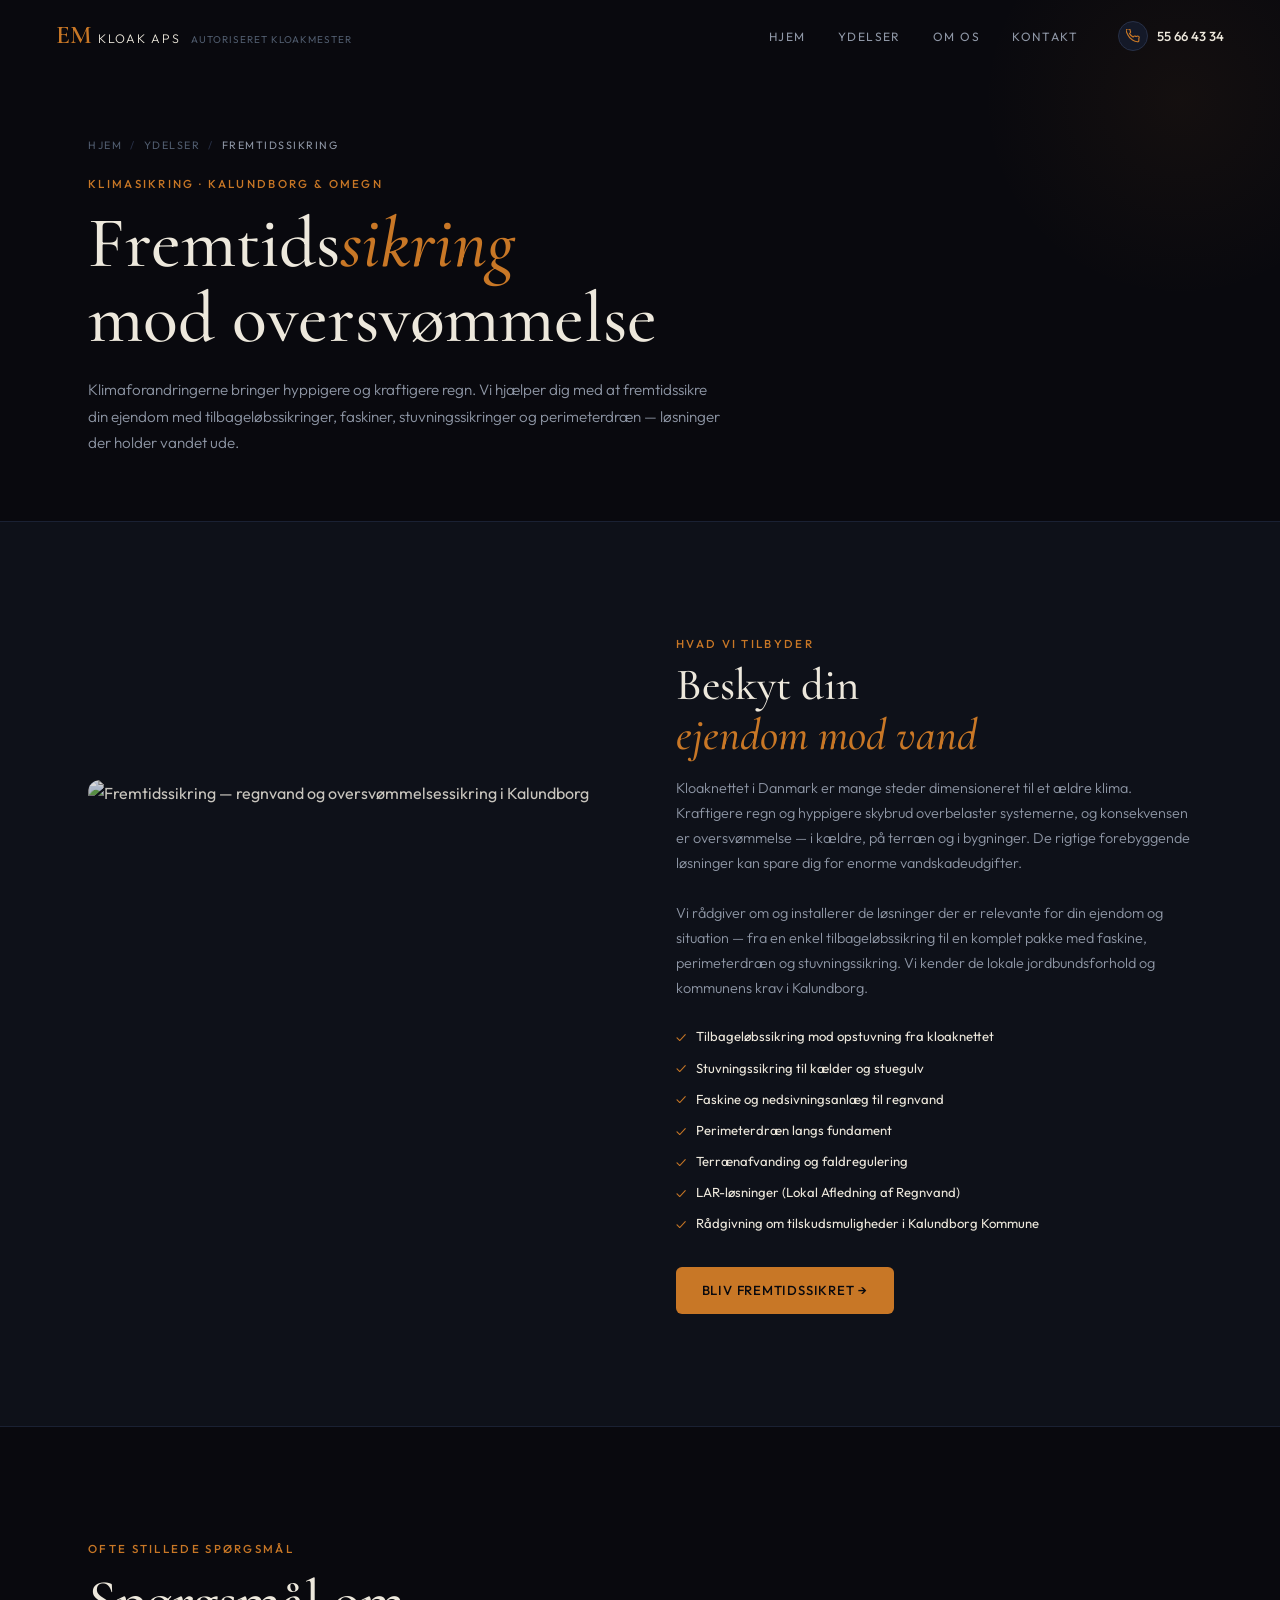
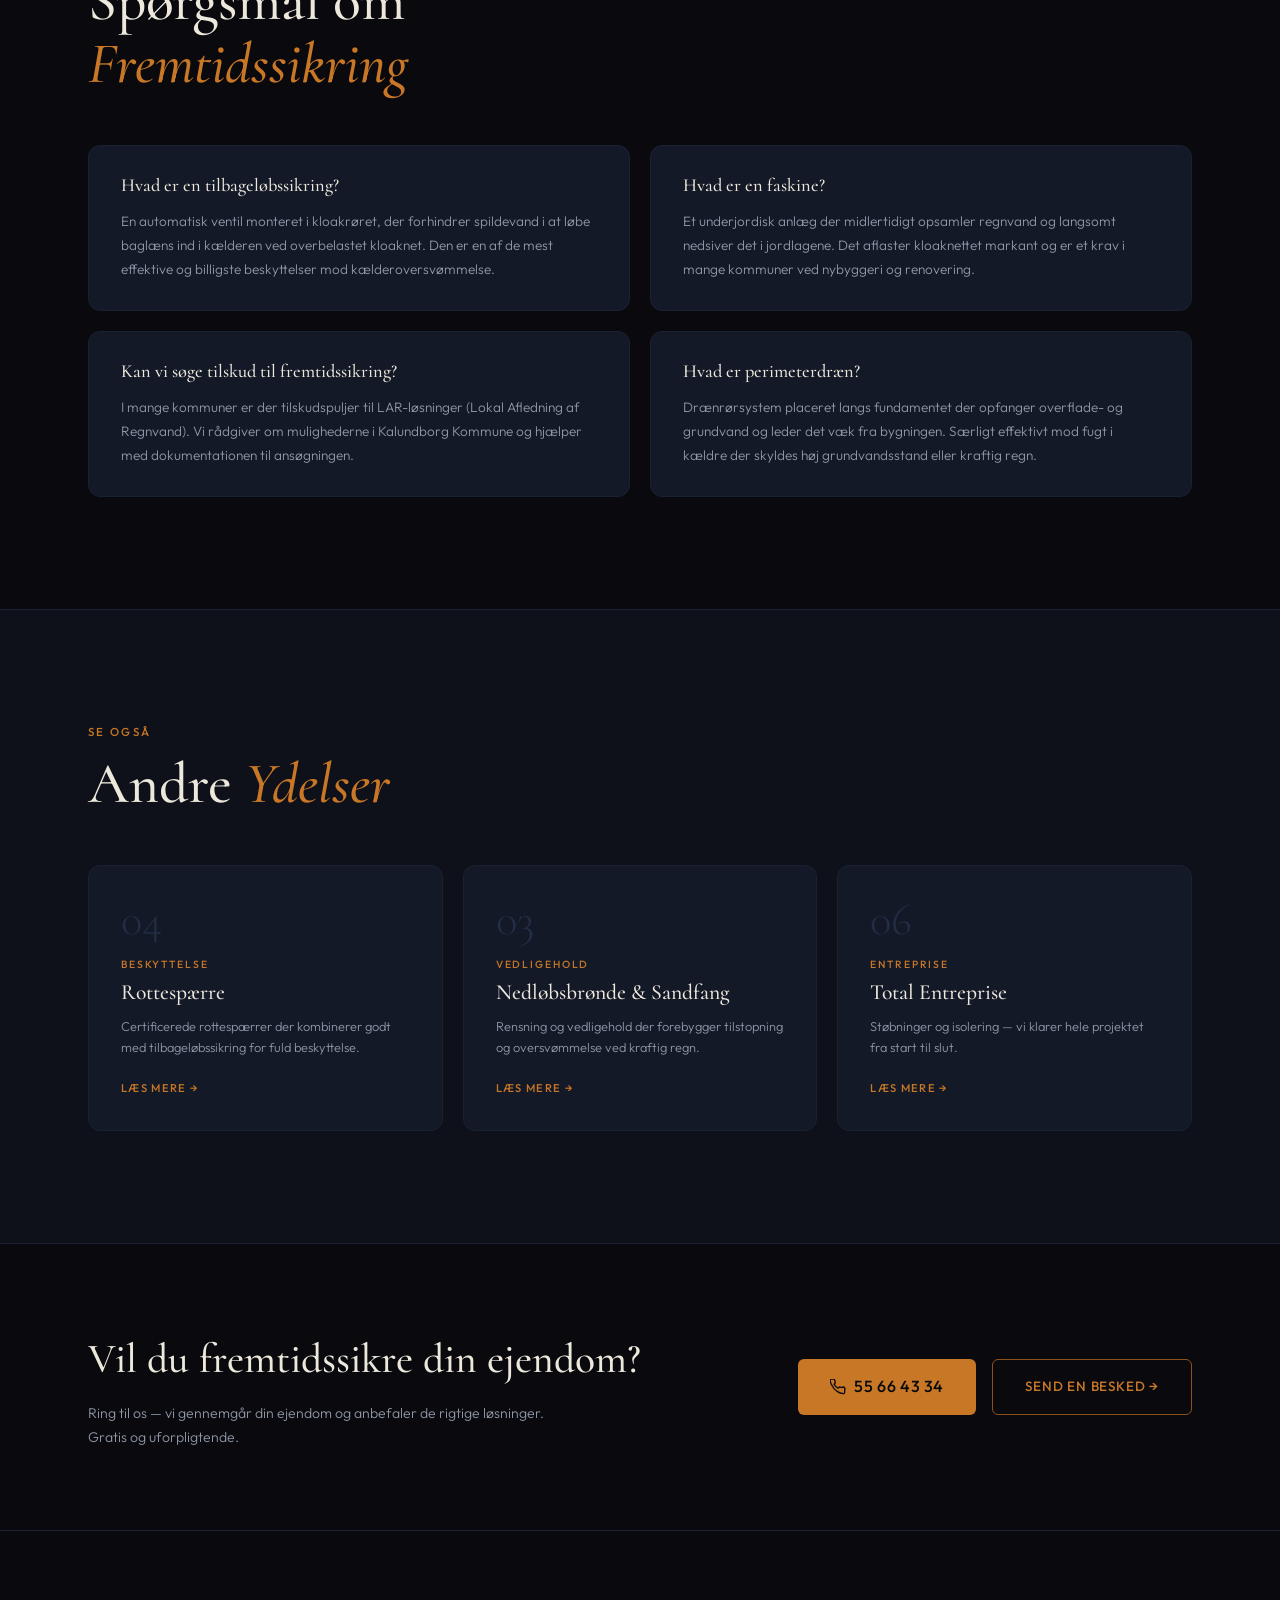
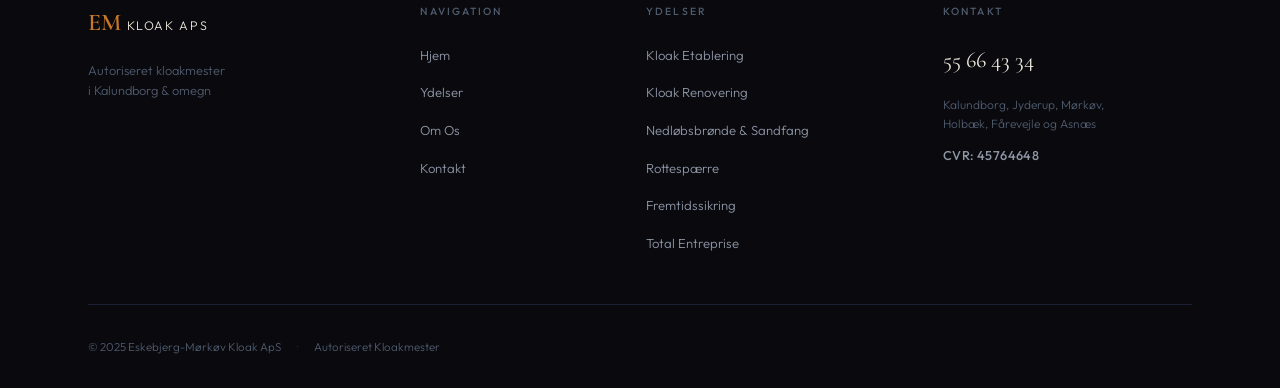
==== commit bcd8cb0f: "Make CVR number visible in footer contact column on all pages Move CVR from the tiny footer-bottom t" ====
--- a/fremtidssikring.html
+++ b/fremtidssikring.html
@@ -1,4 +1,4 @@
-<!DOCTYPE html>
+﻿<!DOCTYPE html>
 <html lang="da">
 <head>
   <meta charset="UTF-8">
@@ -131,7 +131,7 @@
 
 <section class="cta-band"><div class="container"><div class="cta-inner fade-up"><div class="cta-text"><h2 class="cta-h2">Vil du fremtidssikre din ejendom?</h2><p class="cta-sub">Ring til os — vi gennemgår din ejendom og anbefaler de rigtige løsninger. Gratis og uforpligtende.</p></div><div class="cta-btns"><a href="tel:55664334" class="btn btn-accent btn-lg cta-phone"><svg width="16" height="16" viewBox="0 0 24 24" fill="none" stroke="currentColor" stroke-width="2" stroke-linecap="round" aria-hidden="true"><path d="M22 16.92v3a2 2 0 01-2.18 2 19.79 19.79 0 01-8.63-3.07A19.5 19.5 0 013.07 9.8 19.79 19.79 0 010 1.17 2 2 0 012 0h3a2 2 0 012 1.72c.127.96.361 1.903.7 2.81a2 2 0 01-.45 2.11L6.09 7.91a16 16 0 006 6l1.27-1.27a2 2 0 012.11-.45c.907.339 1.85.573 2.81.7A2 2 0 0122 16z"/></svg>55 66 43 34</a><a href="kontakt.html" class="btn btn-ghost-accent btn-lg">Send en besked &rarr;</a></div></div></div></section>
 
-<footer class="footer"><div class="container"><div class="footer-grid"><div class="footer-brand"><a href="index.html" class="footer-logo"><span class="footer-logo-em">EM</span><span class="footer-logo-rest">Kloak ApS</span></a><p class="footer-tagline">Autoriseret kloakmester<br>i Kalundborg &amp; omegn</p></div><div class="footer-nav"><div class="footer-nav-h">Navigation</div><ul role="list"><li><a href="index.html">Hjem</a></li><li><a href="ydelser.html">Ydelser</a></li><li><a href="om-os.html">Om Os</a></li><li><a href="kontakt.html">Kontakt</a></li></ul></div><div class="footer-nav"><div class="footer-nav-h">Ydelser</div><ul role="list"><li><a href="kloak-etablering.html">Kloak Etablering</a></li><li><a href="kloak-renovering.html">Kloak Renovering</a></li><li><a href="nedloebsbroende-sandfang.html">Nedløbsbrønde &amp; Sandfang</a></li><li><a href="rottespaerre.html">Rottespærre</a></li><li><a href="fremtidssikring.html">Fremtidssikring</a></li><li><a href="total-entreprise.html">Total Entreprise</a></li></ul></div><div class="footer-contact"><div class="footer-nav-h">Kontakt</div><a href="tel:55664334" class="footer-contact-phone">55 66 43 34</a><div class="footer-contact-area">Kalundborg, Jyderup, Mørkøv,<br>Holbæk, Fårevejle og Asnæs</div></div></div><div class="footer-bottom"><span>&copy; 2025 Eskebjerg-Mørkøv Kloak ApS</span><span class="footer-sep">&middot;</span><span>Autoriseret Kloakmester</span></div></div></footer>
+<footer class="footer"><div class="container"><div class="footer-grid"><div class="footer-brand"><a href="index.html" class="footer-logo"><span class="footer-logo-em">EM</span><span class="footer-logo-rest">Kloak ApS</span></a><p class="footer-tagline">Autoriseret kloakmester<br>i Kalundborg &amp; omegn</p></div><div class="footer-nav"><div class="footer-nav-h">Navigation</div><ul role="list"><li><a href="index.html">Hjem</a></li><li><a href="ydelser.html">Ydelser</a></li><li><a href="om-os.html">Om Os</a></li><li><a href="kontakt.html">Kontakt</a></li></ul></div><div class="footer-nav"><div class="footer-nav-h">Ydelser</div><ul role="list"><li><a href="kloak-etablering.html">Kloak Etablering</a></li><li><a href="kloak-renovering.html">Kloak Renovering</a></li><li><a href="nedloebsbroende-sandfang.html">Nedløbsbrønde &amp; Sandfang</a></li><li><a href="rottespaerre.html">Rottespærre</a></li><li><a href="fremtidssikring.html">Fremtidssikring</a></li><li><a href="total-entreprise.html">Total Entreprise</a></li></ul></div><div class="footer-contact"><div class="footer-nav-h">Kontakt</div><a href="tel:55664334" class="footer-contact-phone">55 66 43 34</a><div class="footer-contact-area">Kalundborg, Jyderup, Mørkøv,<br>Holbæk, Fårevejle og Asnæs</div><span class="footer-cvr">CVR: 45764648</span></div></div><div class="footer-bottom"><span>&copy; 2025 Eskebjerg-Mørkøv Kloak ApS</span><span class="footer-sep">&middot;</span><span>Autoriseret Kloakmester</span></div></div></footer>
 <script src="assets/script.js"></script>
 </body>
 </html>
--- a/assets/style.css
+++ b/assets/style.css
@@ -882,6 +882,14 @@
   color: var(--text-2);
 }
 .footer-sep { color: var(--border-hi); }
+.footer-cvr {
+  display: inline-block;
+  margin-top: .75rem;
+  font-size: .8rem;
+  font-weight: 500;
+  color: var(--text-1);
+  letter-spacing: .03em;
+}
 
 /* ── PAGE HERO (inner pages) ──────────────────────────────────────────── */
 .page-hero {
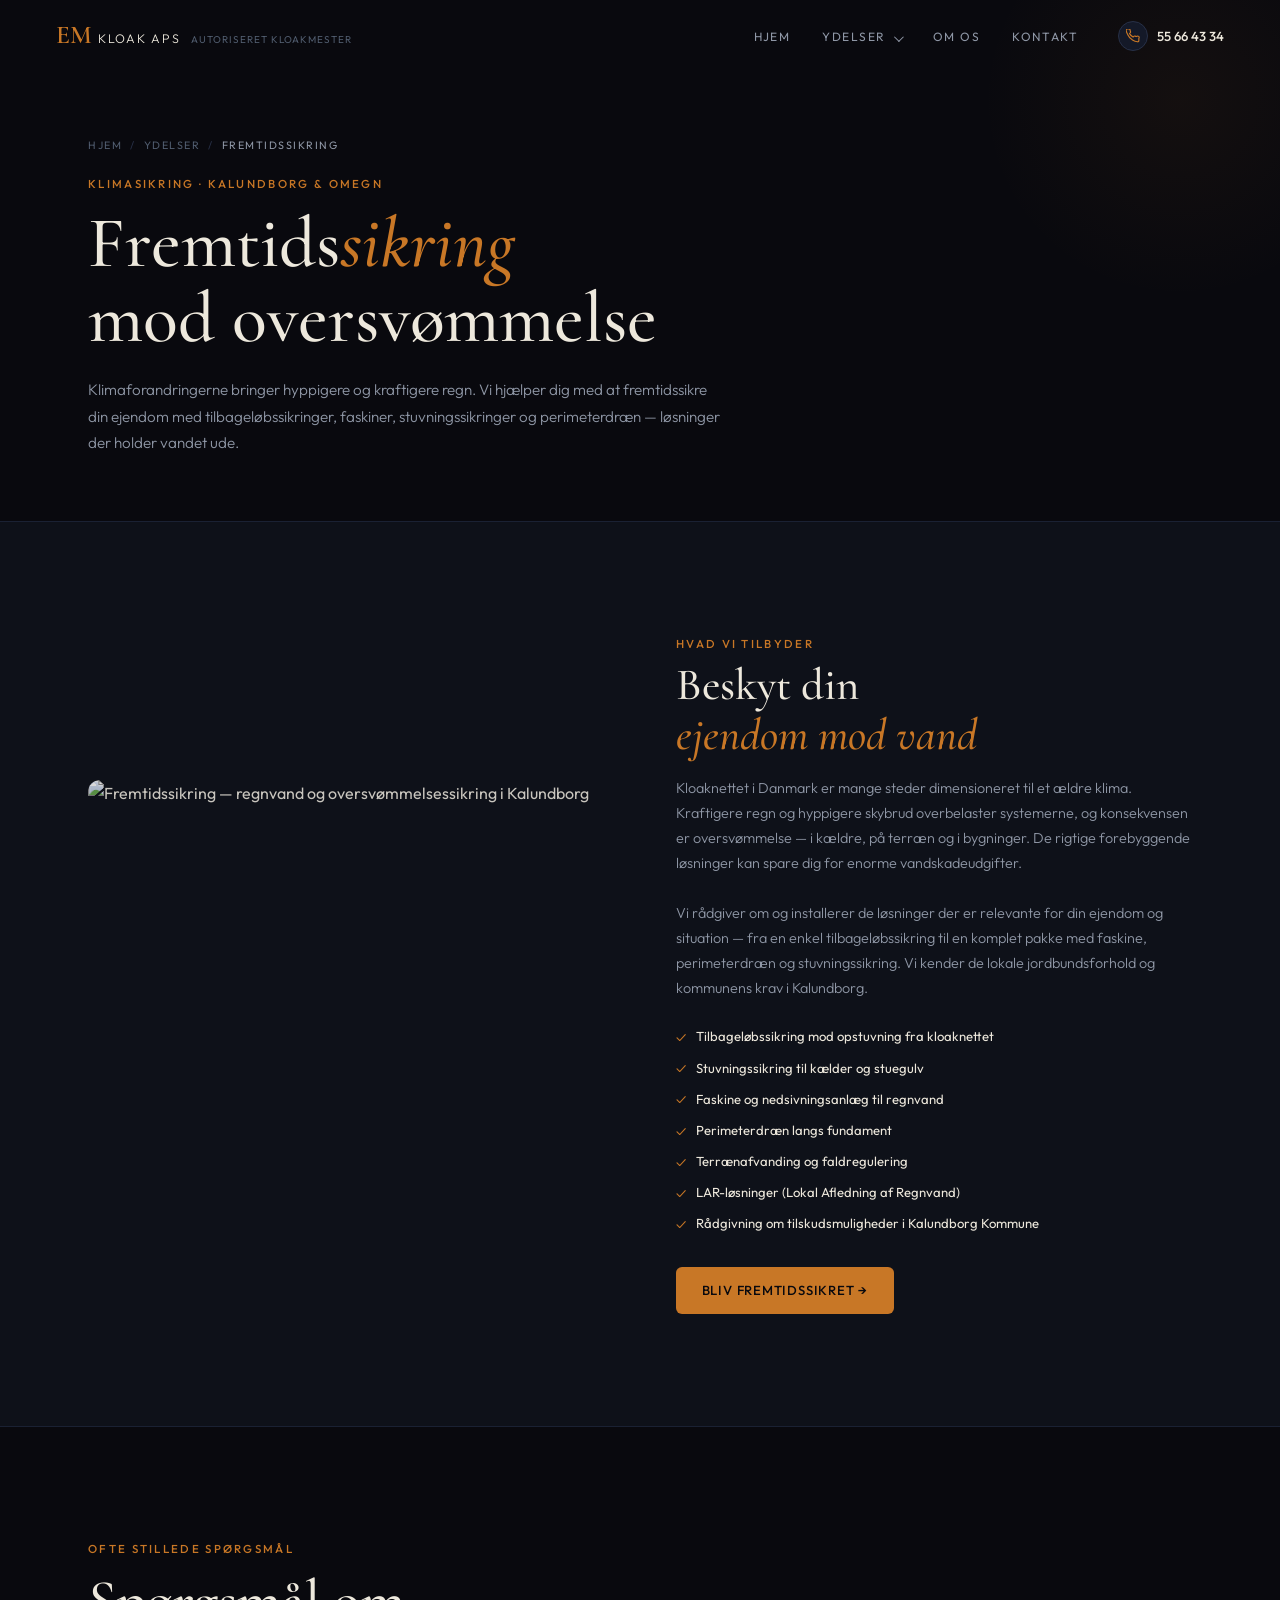
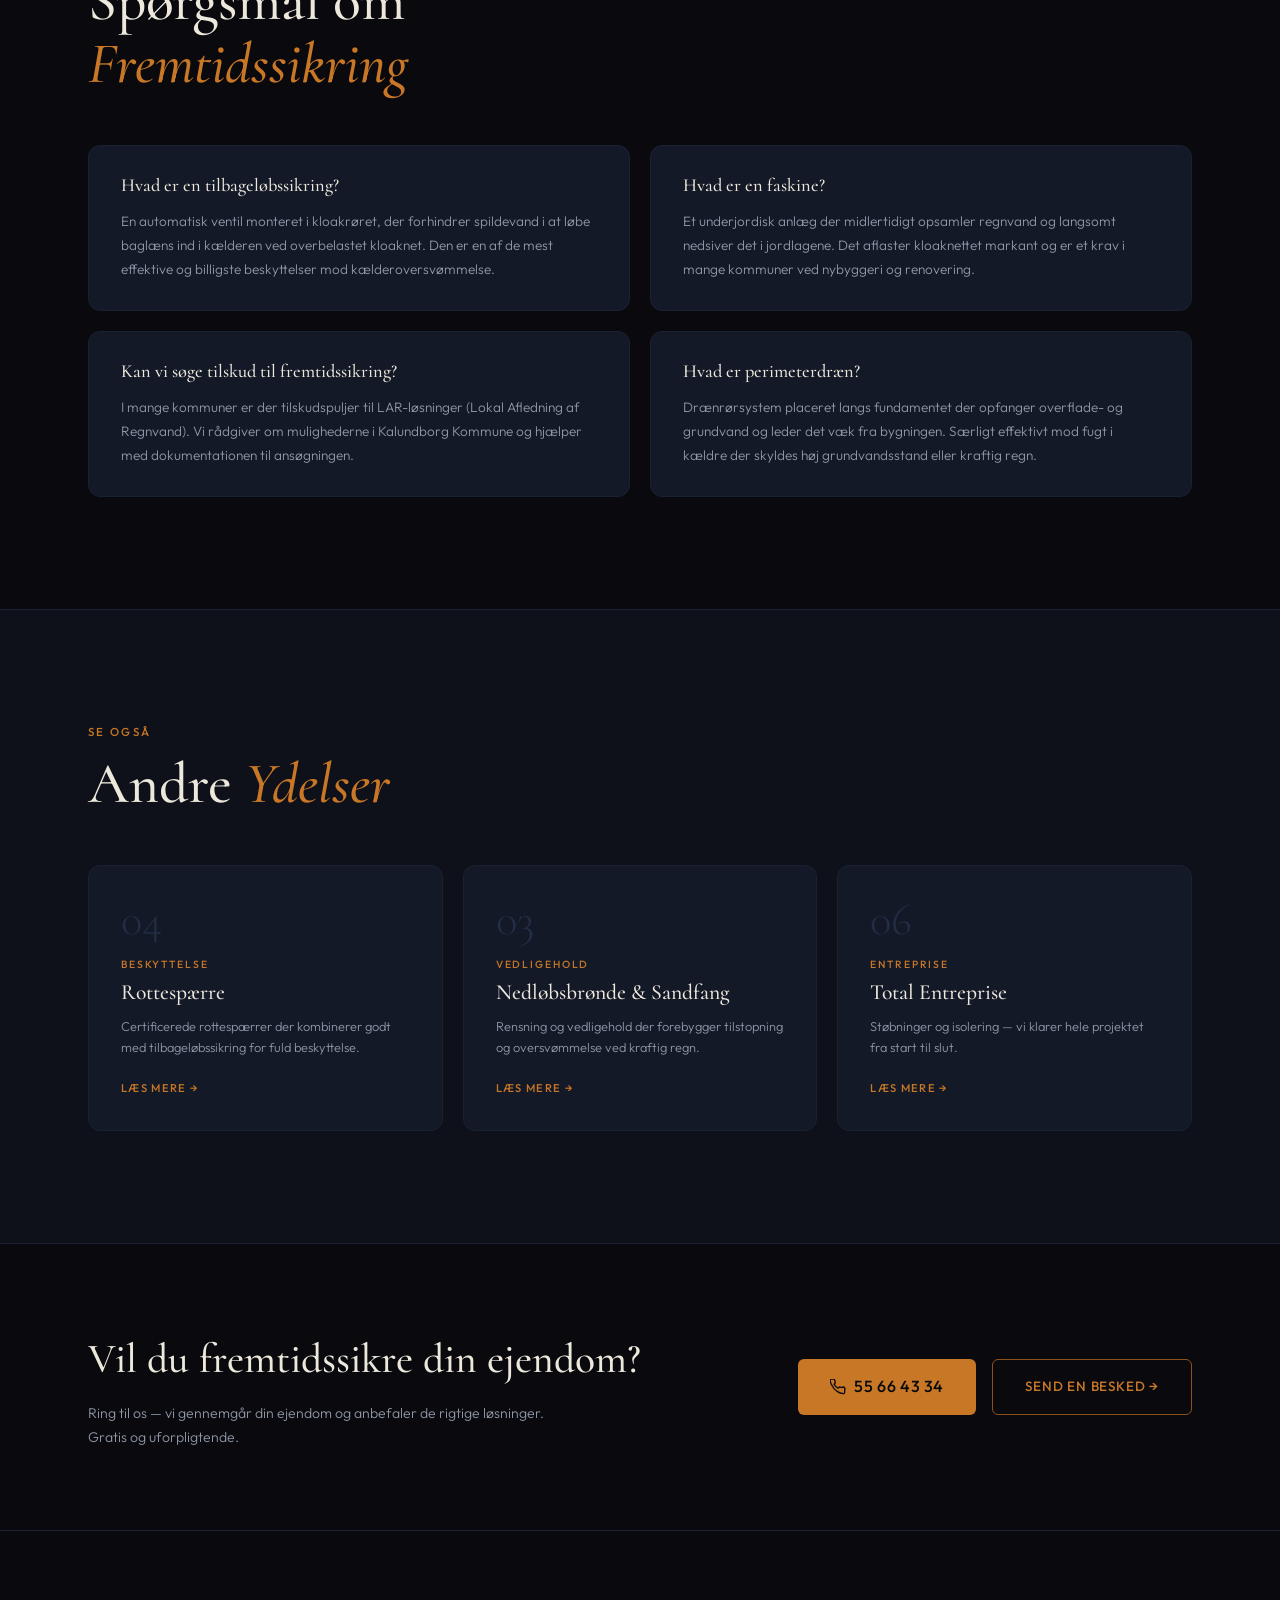
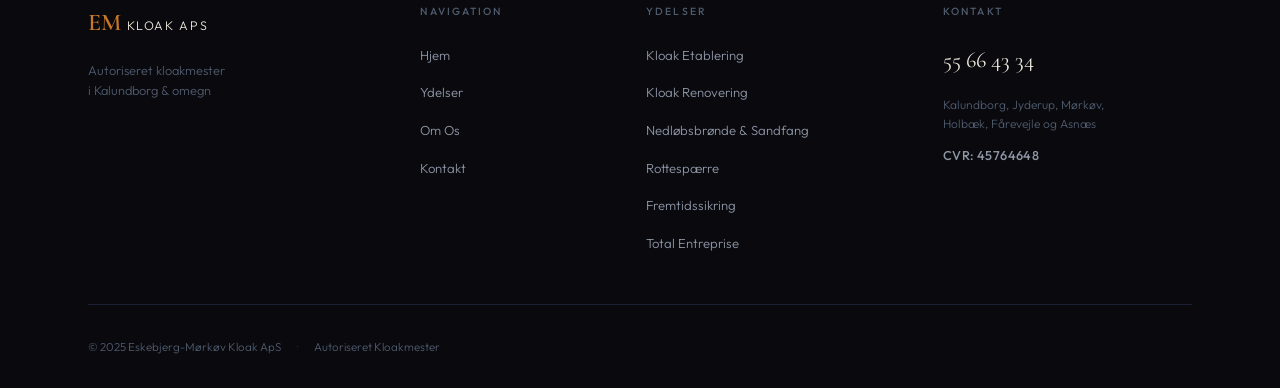
==== commit b4bc224c: "Add desktop dropdown nav, MH-style mobile nav, CVR number - Desktop: hover dropdown under Ydelser wi" ====
--- a/fremtidssikring.html
+++ b/fremtidssikring.html
@@ -1,4 +1,4 @@
-﻿<!DOCTYPE html>
+<!DOCTYPE html>
 <html lang="da">
 <head>
   <meta charset="UTF-8">
@@ -40,18 +40,47 @@
   <a href="index.html" class="nav-brand"><span class="nav-brand-em">EM</span><span class="nav-brand-rest">Kloak ApS</span><span class="nav-brand-auth">Autoriseret Kloakmester</span></a>
   <ul class="nav-links" role="list">
     <li><a href="index.html">Hjem</a></li>
-    <li><a href="ydelser.html" class="active">Ydelser</a></li>
+    <li class="has-dropdown">
+      <a href="ydelser.html" class="nav-dropdown-trigger active">Ydelser <span class="nav-chevron" aria-hidden="true"></span></a>
+      <div class="nav-dropdown" aria-label="Ydelser undermenu">
+        <a href="kloak-etablering.html">Kloak Etablering</a>
+        <a href="kloak-renovering.html">Kloak Renovering</a>
+        <a href="nedloebsbroende-sandfang.html">Nedl&#248;bsbr&#248;nde &amp; Sandfang</a>
+        <a href="rottespaerre.html">Rottespaerre</a>
+        <a href="fremtidssikring.html">Fremtidssikring</a>
+        <a href="total-entreprise.html">Total Entreprise</a>
+      </div>
+    </li>
     <li><a href="om-os.html">Om Os</a></li>
     <li><a href="kontakt.html">Kontakt</a></li>
   </ul>
   <a href="tel:55664334" class="nav-phone"><span class="nav-phone-ring" aria-hidden="true"><svg width="14" height="14" viewBox="0 0 24 24" fill="none" stroke="currentColor" stroke-width="2" stroke-linecap="round"><path d="M22 16.92v3a2 2 0 01-2.18 2 19.79 19.79 0 01-8.63-3.07A19.5 19.5 0 013.07 9.8 19.79 19.79 0 010 1.17 2 2 0 012 0h3a2 2 0 012 1.72c.127.96.361 1.903.7 2.81a2 2 0 01-.45 2.11L6.09 7.91a16 16 0 006 6l1.27-1.27a2 2 0 012.11-.45c.907.339 1.85.573 2.81.7A2 2 0 0122 16z"/></svg></span>55 66 43 34</a>
   <button class="hamburger" id="hamburger" aria-label="Åbn menu" aria-expanded="false"><span></span><span></span><span></span></button>
 </nav>
-<div class="mob-nav" id="mob-nav" aria-hidden="true">
-  <a href="index.html">Hjem</a><a href="ydelser.html">Ydelser</a><a href="om-os.html">Om Os</a><a href="kontakt.html">Kontakt</a>
-  <a href="tel:55664334" class="mob-phone">55 66 43 34</a>
-  <a href="kontakt.html" class="btn btn-accent mob-cta">Få gratis tilbud &rarr;</a>
-</div>
+<nav class="mob-nav" id="mob-nav" aria-hidden="true">
+  <div class="mob-head">
+    <span class="mob-head-title">Menu</span>
+    <button class="mob-close" id="mob-close" type="button" aria-label="Luk menu"><span></span><span></span></button>
+  </div>
+  <a href="index.html">Hjem</a>
+  <div class="mob-svc-group">
+    <div class="mob-svc-head"><a href="ydelser.html">Ydelser</a></div>
+    <div class="mob-svc-sub">
+      <a href="kloak-etablering.html">Kloak Etablering</a>
+      <a href="kloak-renovering.html">Kloak Renovering</a>
+      <a href="nedloebsbroende-sandfang.html">Nedløbsbrønde &amp; Sandfang</a>
+      <a href="rottespaerre.html">Rottespærre</a>
+      <a href="fremtidssikring.html">Fremtidssikring</a>
+      <a href="total-entreprise.html">Total Entreprise</a>
+    </div>
+  </div>
+  <a href="om-os.html">Om Os</a>
+  <a href="kontakt.html">Kontakt</a>
+  <div class="mob-footer">
+    <a href="tel:55664334" class="mob-footer-phone">55 66 43 34</a>
+    <a href="kontakt.html" class="btn btn-accent mob-footer-cta">Få gratis tilbud &rarr;</a>
+  </div>
+</nav>
 <div class="mob-overlay" id="mob-overlay"></div>
 
 <section class="page-hero">
--- a/assets/style.css
+++ b/assets/style.css
@@ -273,62 +273,264 @@
 .hamburger.open span:nth-child(2) { opacity: 0; transform: scaleX(0); }
 .hamburger.open span:nth-child(3) { transform: translateY(-6.5px) rotate(-45deg); }
 
-/* Mobile nav */
+/* ── DESKTOP DROPDOWN ───────────────────────────────────────────────── */
+.has-dropdown { position: relative; }
+.nav-chevron {
+  display: inline-block;
+  width: 7px; height: 7px;
+  border-right: 1.5px solid currentColor;
+  border-bottom: 1.5px solid currentColor;
+  transform: rotate(45deg) translateY(-2px);
+  margin-left: 4px;
+  transition: transform .2s ease;
+  vertical-align: middle;
+}
+.has-dropdown:hover .nav-chevron,
+.has-dropdown:focus-within .nav-chevron { transform: rotate(-135deg) translateY(2px); }
+
+.nav-dropdown {
+  position: absolute;
+  top: 100%;
+  left: 50%;
+  transform: translateX(-50%) translateY(8px);
+  min-width: 260px;
+  display: flex;
+  flex-direction: column;
+  gap: 2px;
+  padding: 10px;
+  background: rgba(9,9,14,.97);
+  backdrop-filter: blur(20px);
+  -webkit-backdrop-filter: blur(20px);
+  border: 1px solid var(--border-hi);
+  border-radius: var(--r-lg);
+  box-shadow: 0 20px 48px rgba(0,0,0,.5);
+  opacity: 0;
+  visibility: hidden;
+  pointer-events: none;
+  transition: opacity .18s ease, transform .18s ease, visibility .18s ease;
+  z-index: 910;
+  /* Bridge gap so hover doesn't break when moving from trigger to panel */
+  padding-top: 14px;
+}
+.nav-dropdown::before {
+  content: '';
+  position: absolute;
+  top: -14px; left: -20px; right: -20px;
+  height: 14px;
+}
+.has-dropdown:hover .nav-dropdown,
+.has-dropdown:focus-within .nav-dropdown {
+  opacity: 1;
+  visibility: visible;
+  pointer-events: auto;
+  transform: translateX(-50%) translateY(0);
+}
+.nav-dropdown a {
+  display: block;
+  padding: 9px 12px;
+  border-radius: 7px;
+  font-size: .76rem;
+  font-weight: 400;
+  letter-spacing: .08em;
+  text-transform: uppercase;
+  color: var(--text-1);
+  transition: color .15s, background .15s;
+}
+.nav-dropdown a::before {
+  content: '';
+  display: inline-block;
+  width: 5px; height: 5px;
+  border-radius: 50%;
+  background: rgba(200,119,38,.7);
+  margin-right: 9px;
+  vertical-align: middle;
+  flex-shrink: 0;
+}
+.nav-dropdown a:hover {
+  color: var(--text-0);
+  background: rgba(255,255,255,.05);
+}
+
+/* ── MOBILE NAV (floating card — MH style) ──────────────────────────── */
 .mob-nav {
   position: fixed;
-  top: var(--nav-h);
-  right: 0;
-  width: min(320px, 85vw);
-  height: calc(100vh - var(--nav-h));
-  background: rgba(9,9,14,.97);
+  top: calc(var(--nav-h) + 10px);
+  right: 12px;
+  width: min(340px, calc(100vw - 24px));
+  max-height: calc(100dvh - var(--nav-h) - 24px);
+  overflow-y: auto;
+  overscroll-behavior: contain;
+  display: none;
+  flex-direction: column;
+  gap: 4px;
+  padding: 14px;
+  background: linear-gradient(180deg, rgba(255,255,255,.04), rgba(255,255,255,.01)), var(--bg-0);
   backdrop-filter: blur(24px);
   -webkit-backdrop-filter: blur(24px);
-  border-left: 1px solid var(--border);
-  display: flex;
-  flex-direction: column;
-  padding: 2rem 1.75rem;
-  gap: 1rem;
+  border: 1px solid rgba(255,255,255,.11);
+  border-radius: 20px;
+  box-shadow: 0 24px 56px rgba(0,0,0,.55), inset 0 1px 0 rgba(255,255,255,.05);
   z-index: 800;
-  transform: translateX(100%);
-  transition: transform .35s cubic-bezier(.4,0,.2,1);
-}
-.mob-nav.open { transform: translateX(0); }
-.mob-nav a {
-  font-size: .85rem;
+}
+.mob-nav.open { display: flex; }
+
+.mob-head {
+  display: flex;
+  align-items: center;
+  justify-content: space-between;
+  gap: 12px;
+  padding: 0 4px 10px;
+  margin-bottom: 2px;
+  border-bottom: 1px solid rgba(255,255,255,.07);
+}
+.mob-head-title {
+  font-size: .72rem;
+  font-weight: 600;
+  letter-spacing: .14em;
+  text-transform: uppercase;
+  color: var(--accent);
+}
+.mob-close {
+  position: relative;
+  width: 38px; height: 38px;
+  border: 1px solid rgba(255,255,255,.1);
+  border-radius: 50%;
+  background: rgba(255,255,255,.04);
+  color: var(--text-0);
+  display: grid;
+  place-items: center;
+  cursor: pointer;
+  flex-shrink: 0;
+  transition: border-color .18s, background .18s;
+}
+.mob-close span {
+  position: absolute;
+  width: 16px; height: 1.5px;
+  border-radius: 2px;
+  background: currentColor;
+}
+.mob-close span:first-child { transform: rotate(45deg); }
+.mob-close span:last-child  { transform: rotate(-45deg); }
+.mob-close:hover {
+  border-color: rgba(200,119,38,.44);
+  background: rgba(200,119,38,.1);
+}
+
+.mob-nav > a {
+  display: block;
+  padding: 10px 12px;
+  border: 1px solid transparent;
+  border-radius: 13px;
+  font-size: .78rem;
   font-weight: 400;
   letter-spacing: .1em;
   text-transform: uppercase;
   color: var(--text-1);
-  padding: .6rem 0;
-  border-bottom: 1px solid var(--border);
-  transition: color .2s;
-}
-.mob-nav a:hover { color: var(--text-0); }
-.mob-phone {
-  font-size: 1.2rem !important;
+  background: rgba(255,255,255,.012);
+  transition: color .18s, border-color .18s, background .18s;
+}
+.mob-nav > a:hover,
+.mob-nav > a.active {
+  color: var(--text-0);
+  border-color: rgba(200,119,38,.22);
+  background: linear-gradient(180deg, rgba(200,119,38,.13), rgba(200,119,38,.045));
+}
+
+/* Services group in mobile nav */
+.mob-svc-group {
+  padding: 8px;
+  border: 1px solid rgba(255,255,255,.07);
+  border-radius: 16px;
+  background: linear-gradient(180deg, rgba(200,119,38,.055), rgba(255,255,255,.01));
+}
+.mob-svc-head > a {
+  display: block;
+  padding: 5px 6px 10px;
+  font-size: .78rem;
+  font-weight: 600;
+  letter-spacing: .12em;
+  text-transform: uppercase;
+  color: var(--text-0);
+}
+.mob-svc-sub {
+  display: flex;
+  flex-direction: column;
+  gap: 2px;
+}
+.mob-svc-sub a {
+  display: flex;
+  align-items: center;
+  gap: 8px;
+  padding: 8px 10px;
+  border: 1px solid rgba(255,255,255,.045);
+  border-radius: 12px;
+  font-size: .75rem;
+  font-weight: 400;
+  letter-spacing: .04em;
+  text-transform: none;
+  color: rgba(255,255,255,.65);
+  background: rgba(9,9,14,.22);
+  transition: color .18s, background .18s, border-color .18s;
+}
+.mob-svc-sub a::before {
+  content: '';
+  flex-shrink: 0;
+  width: 6px; height: 6px;
+  border-radius: 50%;
+  background: rgba(200,119,38,.8);
+  box-shadow: 0 0 10px rgba(200,119,38,.3);
+}
+.mob-svc-sub a:hover {
+  color: var(--text-0);
+  background: rgba(200,119,38,.1);
+  border-color: rgba(200,119,38,.25);
+}
+
+/* Mobile footer (phone + CTA) */
+.mob-footer {
+  display: flex;
+  flex-direction: column;
+  gap: 8px;
+  padding-top: 8px;
+  margin-top: 4px;
+  border-top: 1px solid rgba(255,255,255,.07);
+}
+.mob-footer-phone {
+  display: flex !important;
+  align-items: center;
+  justify-content: center;
+  padding: 11px 12px !important;
+  border: 1px solid rgba(255,255,255,.1) !important;
+  border-radius: 13px !important;
+  font-size: 1rem !important;
   font-weight: 500 !important;
   letter-spacing: .04em !important;
   text-transform: none !important;
   color: var(--text-0) !important;
-  border-bottom: none !important;
-  margin-top: .5rem;
-}
-.mob-cta {
-  margin-top: .5rem;
+  background: rgba(255,255,255,.025) !important;
+  transition: border-color .18s, background .18s !important;
+}
+.mob-footer-phone:hover {
+  border-color: rgba(200,119,38,.4) !important;
+  background: rgba(200,119,38,.08) !important;
+  color: var(--accent) !important;
+}
+.mob-footer-cta {
+  display: block;
   text-align: center;
-  justify-content: center;
-  border-bottom: none !important;
+  padding: 12px !important;
+  border-radius: 13px !important;
   color: var(--bg-0) !important;
 }
 
 .mob-overlay {
   position: fixed;
   inset: 0;
-  background: rgba(0,0,0,.5);
+  background: rgba(0,0,0,.4);
   z-index: 799;
   opacity: 0;
   pointer-events: none;
-  transition: opacity .35s;
+  transition: opacity .25s;
 }
 .mob-overlay.visible {
   opacity: 1;
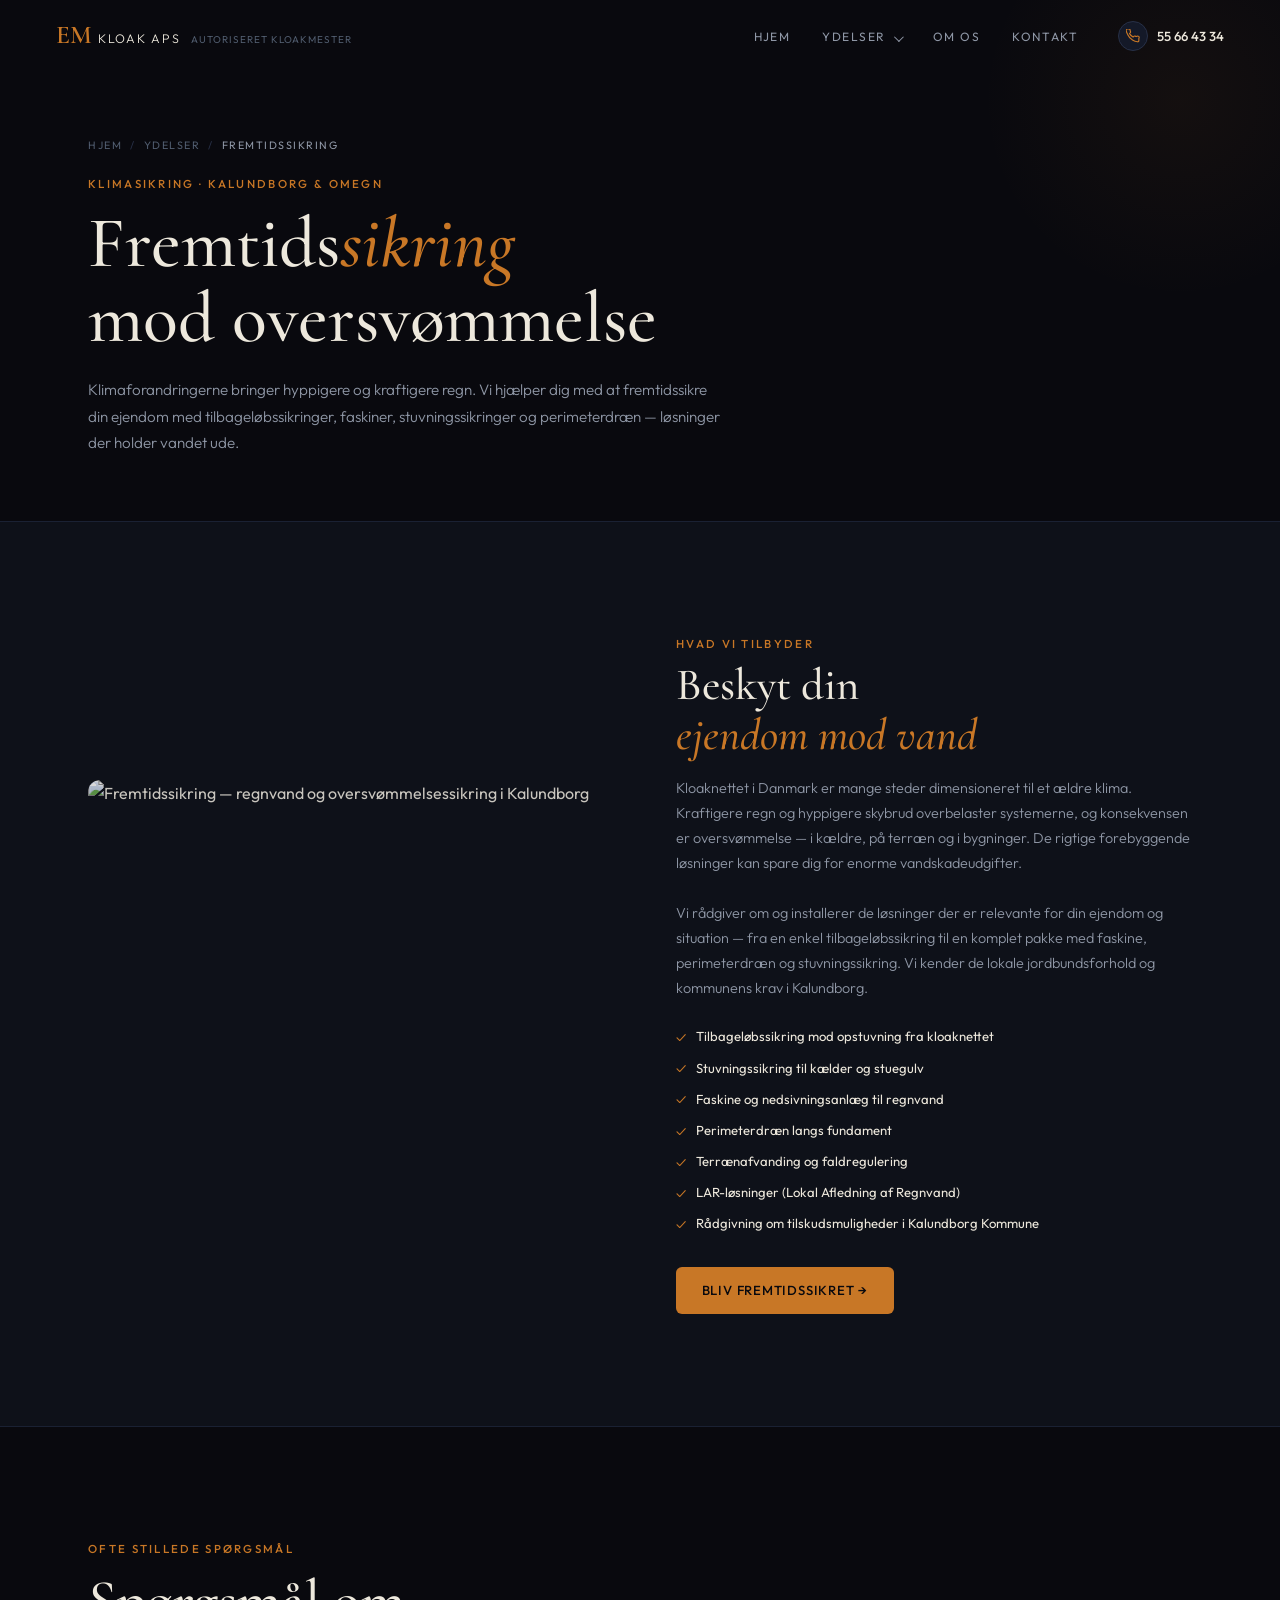
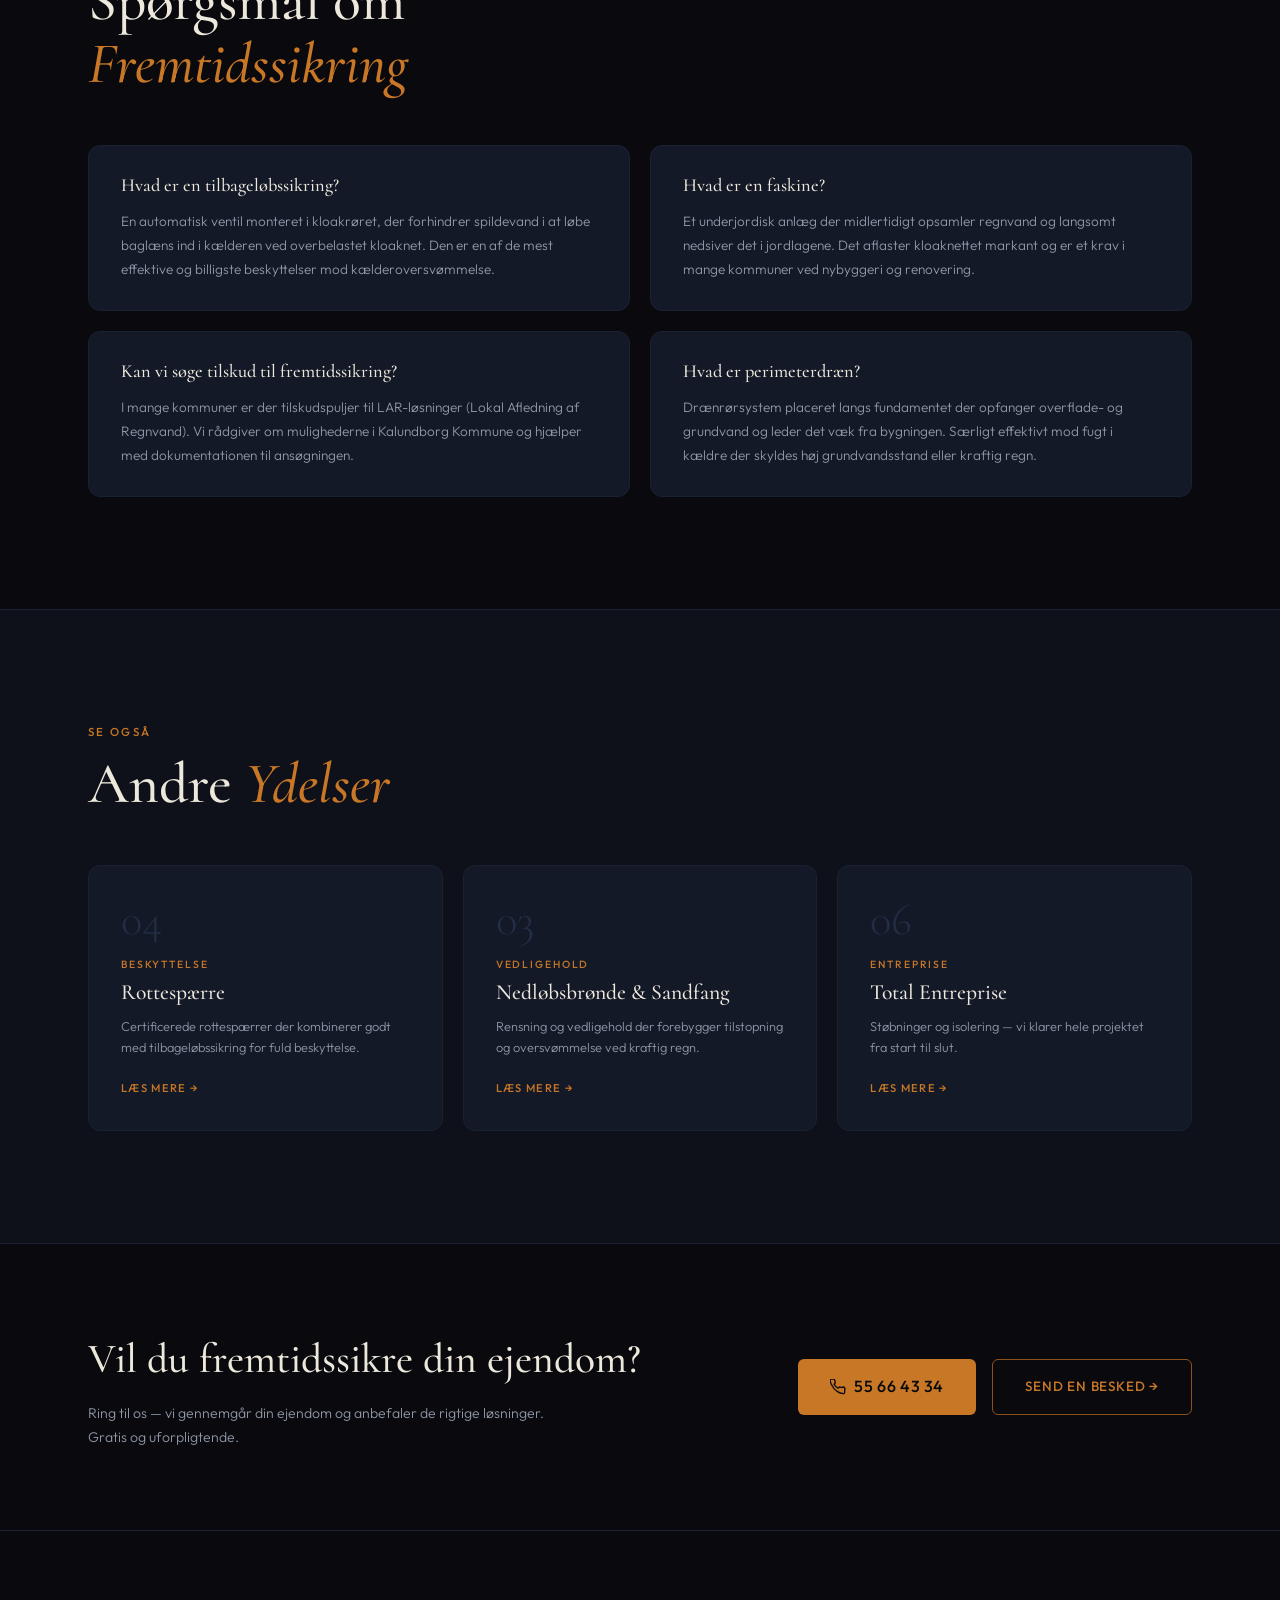
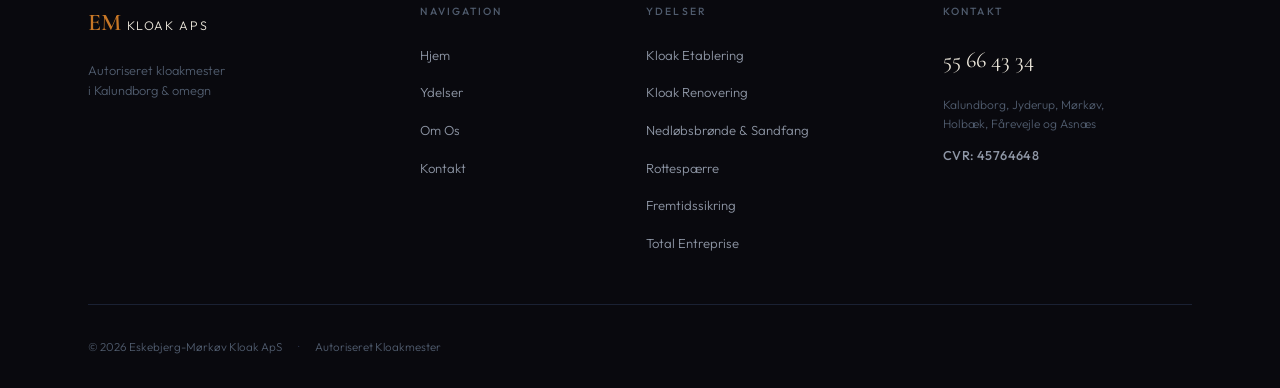
==== commit 8be9ff55: "SEO audit fixes: sitemap, meta tags, schema, nav text, copyright - sitemap.xml + robots.txt oprettet" ====
--- a/fremtidssikring.html
+++ b/fremtidssikring.html
@@ -3,10 +3,14 @@
 <head>
   <meta charset="UTF-8">
   <meta name="viewport" content="width=device-width, initial-scale=1.0">
-  <title>Fremtidssikring Kalundborg | Oversvømmelse & Tilbageløbssikring — EM Kloak ApS</title>
-  <meta name="description" content="Fremtidssikring mod oversvømmelse i Kalundborg. Tilbageløbssikring, faskiner og perimeterdræn. Autoriseret kloakmester sikrer din ejendom mod klimaforandringer. Ring 55 66 43 34.">
+  <title>Fremtidssikring mod Oversvømmelse Kalundborg | EM Kloak ApS</title>
+  <meta name="description" content="Fremtidssikring mod oversvømmelse i Kalundborg. Tilbageløbssikring, faskiner og perimeterdræn udført af autoriseret kloakmester. Ring 55 66 43 34.">
   <meta name="keywords" content="fremtidssikring, tilbageløbssikring, faskine, oversvømmelse, kælderoversvømmelse, perimeterdræn, klimasikring, Kalundborg">
   <link rel="canonical" href="https://www.emkloak.dk/fremtidssikring.html">
+  <meta property="og:title" content="Fremtidssikring mod Oversvømmelse Kalundborg — EM Kloak ApS">
+  <meta property="og:description" content="Tilbageløbssikring, faskiner og perimeterdræn i Kalundborg. Autoriseret kloakmester sikrer din ejendom mod oversvømmelse. Ring 55 66 43 34.">
+  <meta property="og:type" content="website">
+  <meta property="og:url" content="https://www.emkloak.dk/fremtidssikring.html">
   <link rel="stylesheet" href="assets/style.css">
   <link rel="preconnect" href="https://fonts.googleapis.com">
   <link rel="preconnect" href="https://fonts.gstatic.com" crossorigin>
@@ -46,7 +50,7 @@
         <a href="kloak-etablering.html">Kloak Etablering</a>
         <a href="kloak-renovering.html">Kloak Renovering</a>
         <a href="nedloebsbroende-sandfang.html">Nedl&#248;bsbr&#248;nde &amp; Sandfang</a>
-        <a href="rottespaerre.html">Rottespaerre</a>
+        <a href="rottespaerre.html">Rottespærre</a>
         <a href="fremtidssikring.html">Fremtidssikring</a>
         <a href="total-entreprise.html">Total Entreprise</a>
       </div>
@@ -160,7 +164,7 @@
 
 <section class="cta-band"><div class="container"><div class="cta-inner fade-up"><div class="cta-text"><h2 class="cta-h2">Vil du fremtidssikre din ejendom?</h2><p class="cta-sub">Ring til os — vi gennemgår din ejendom og anbefaler de rigtige løsninger. Gratis og uforpligtende.</p></div><div class="cta-btns"><a href="tel:55664334" class="btn btn-accent btn-lg cta-phone"><svg width="16" height="16" viewBox="0 0 24 24" fill="none" stroke="currentColor" stroke-width="2" stroke-linecap="round" aria-hidden="true"><path d="M22 16.92v3a2 2 0 01-2.18 2 19.79 19.79 0 01-8.63-3.07A19.5 19.5 0 013.07 9.8 19.79 19.79 0 010 1.17 2 2 0 012 0h3a2 2 0 012 1.72c.127.96.361 1.903.7 2.81a2 2 0 01-.45 2.11L6.09 7.91a16 16 0 006 6l1.27-1.27a2 2 0 012.11-.45c.907.339 1.85.573 2.81.7A2 2 0 0122 16z"/></svg>55 66 43 34</a><a href="kontakt.html" class="btn btn-ghost-accent btn-lg">Send en besked &rarr;</a></div></div></div></section>
 
-<footer class="footer"><div class="container"><div class="footer-grid"><div class="footer-brand"><a href="index.html" class="footer-logo"><span class="footer-logo-em">EM</span><span class="footer-logo-rest">Kloak ApS</span></a><p class="footer-tagline">Autoriseret kloakmester<br>i Kalundborg &amp; omegn</p></div><div class="footer-nav"><div class="footer-nav-h">Navigation</div><ul role="list"><li><a href="index.html">Hjem</a></li><li><a href="ydelser.html">Ydelser</a></li><li><a href="om-os.html">Om Os</a></li><li><a href="kontakt.html">Kontakt</a></li></ul></div><div class="footer-nav"><div class="footer-nav-h">Ydelser</div><ul role="list"><li><a href="kloak-etablering.html">Kloak Etablering</a></li><li><a href="kloak-renovering.html">Kloak Renovering</a></li><li><a href="nedloebsbroende-sandfang.html">Nedløbsbrønde &amp; Sandfang</a></li><li><a href="rottespaerre.html">Rottespærre</a></li><li><a href="fremtidssikring.html">Fremtidssikring</a></li><li><a href="total-entreprise.html">Total Entreprise</a></li></ul></div><div class="footer-contact"><div class="footer-nav-h">Kontakt</div><a href="tel:55664334" class="footer-contact-phone">55 66 43 34</a><div class="footer-contact-area">Kalundborg, Jyderup, Mørkøv,<br>Holbæk, Fårevejle og Asnæs</div><span class="footer-cvr">CVR: 45764648</span></div></div><div class="footer-bottom"><span>&copy; 2025 Eskebjerg-Mørkøv Kloak ApS</span><span class="footer-sep">&middot;</span><span>Autoriseret Kloakmester</span></div></div></footer>
+<footer class="footer"><div class="container"><div class="footer-grid"><div class="footer-brand"><a href="index.html" class="footer-logo"><span class="footer-logo-em">EM</span><span class="footer-logo-rest">Kloak ApS</span></a><p class="footer-tagline">Autoriseret kloakmester<br>i Kalundborg &amp; omegn</p></div><div class="footer-nav"><div class="footer-nav-h">Navigation</div><ul role="list"><li><a href="index.html">Hjem</a></li><li><a href="ydelser.html">Ydelser</a></li><li><a href="om-os.html">Om Os</a></li><li><a href="kontakt.html">Kontakt</a></li></ul></div><div class="footer-nav"><div class="footer-nav-h">Ydelser</div><ul role="list"><li><a href="kloak-etablering.html">Kloak Etablering</a></li><li><a href="kloak-renovering.html">Kloak Renovering</a></li><li><a href="nedloebsbroende-sandfang.html">Nedløbsbrønde &amp; Sandfang</a></li><li><a href="rottespaerre.html">Rottespærre</a></li><li><a href="fremtidssikring.html">Fremtidssikring</a></li><li><a href="total-entreprise.html">Total Entreprise</a></li></ul></div><div class="footer-contact"><div class="footer-nav-h">Kontakt</div><a href="tel:55664334" class="footer-contact-phone">55 66 43 34</a><div class="footer-contact-area">Kalundborg, Jyderup, Mørkøv,<br>Holbæk, Fårevejle og Asnæs</div><span class="footer-cvr">CVR: 45764648</span></div></div><div class="footer-bottom"><span>&copy; 2026 Eskebjerg-Mørkøv Kloak ApS</span><span class="footer-sep">&middot;</span><span>Autoriseret Kloakmester</span></div></div></footer>
 <script src="assets/script.js"></script>
 </body>
 </html>
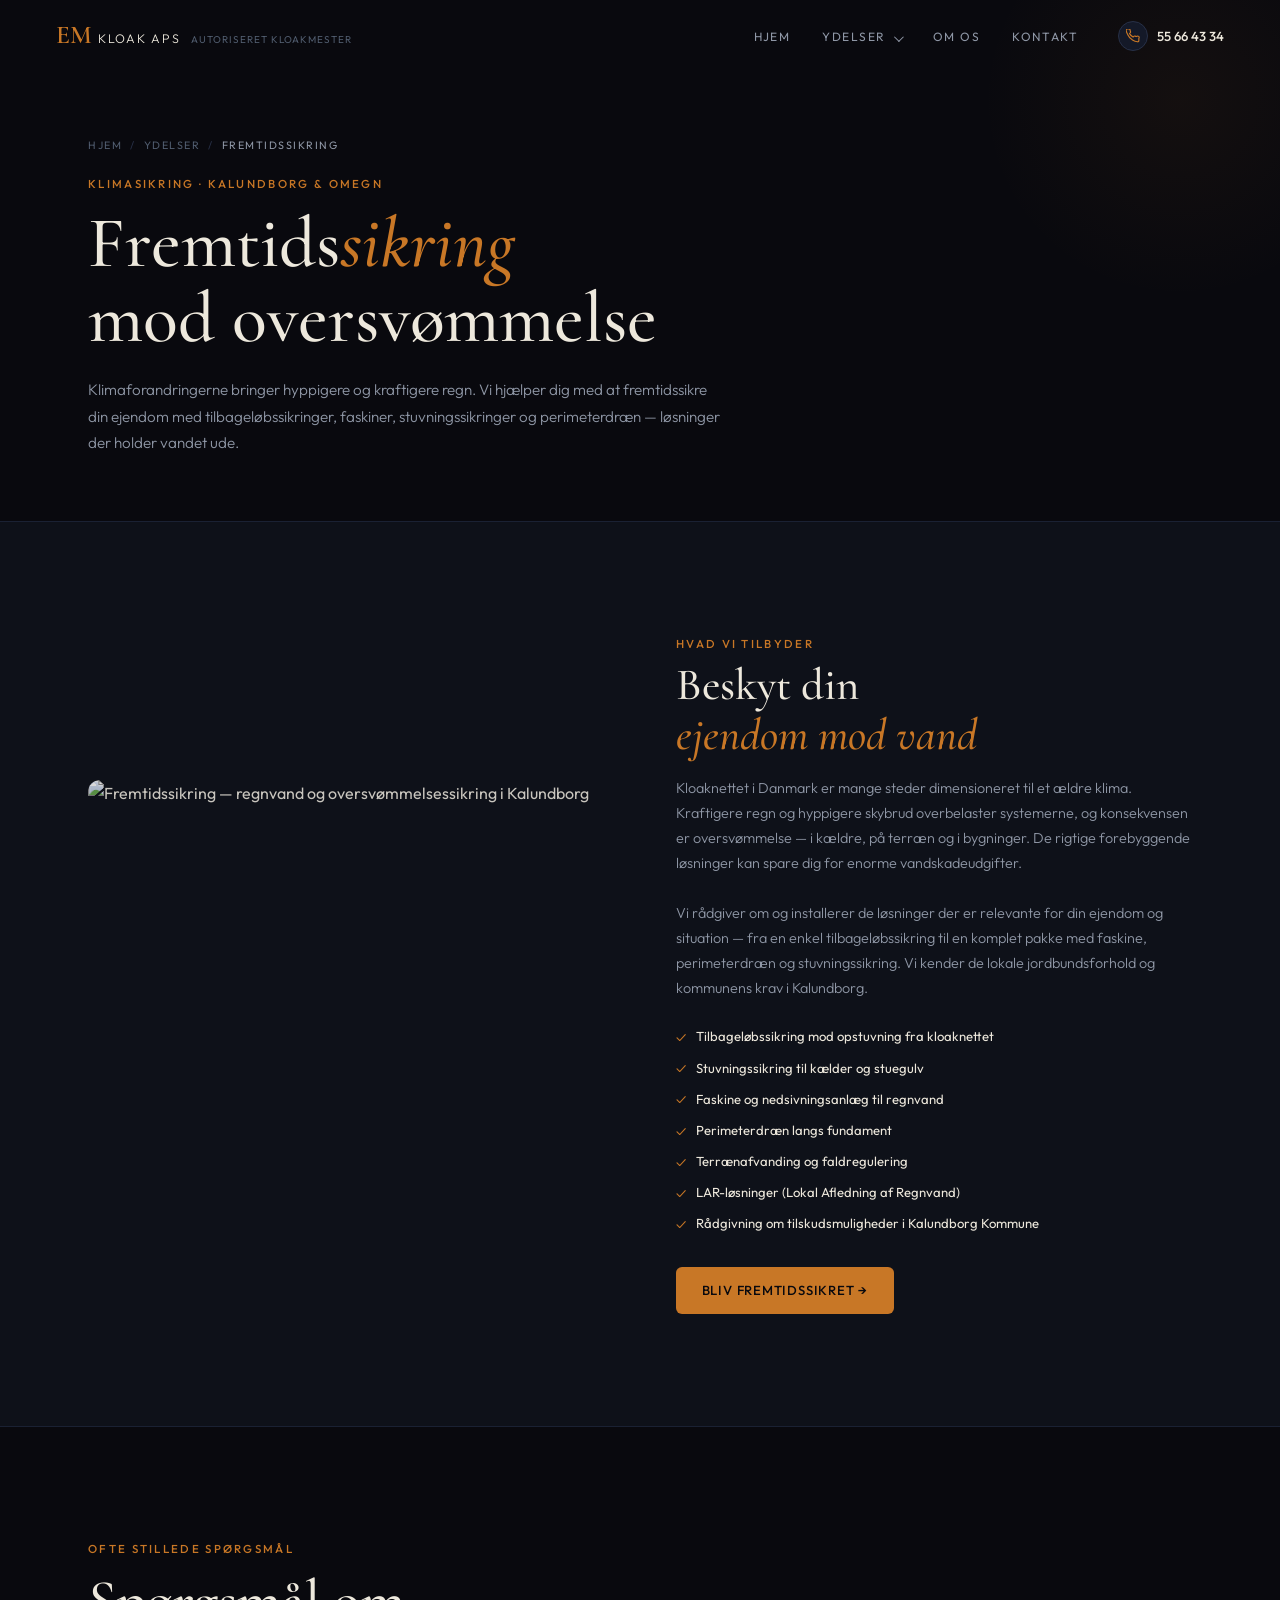
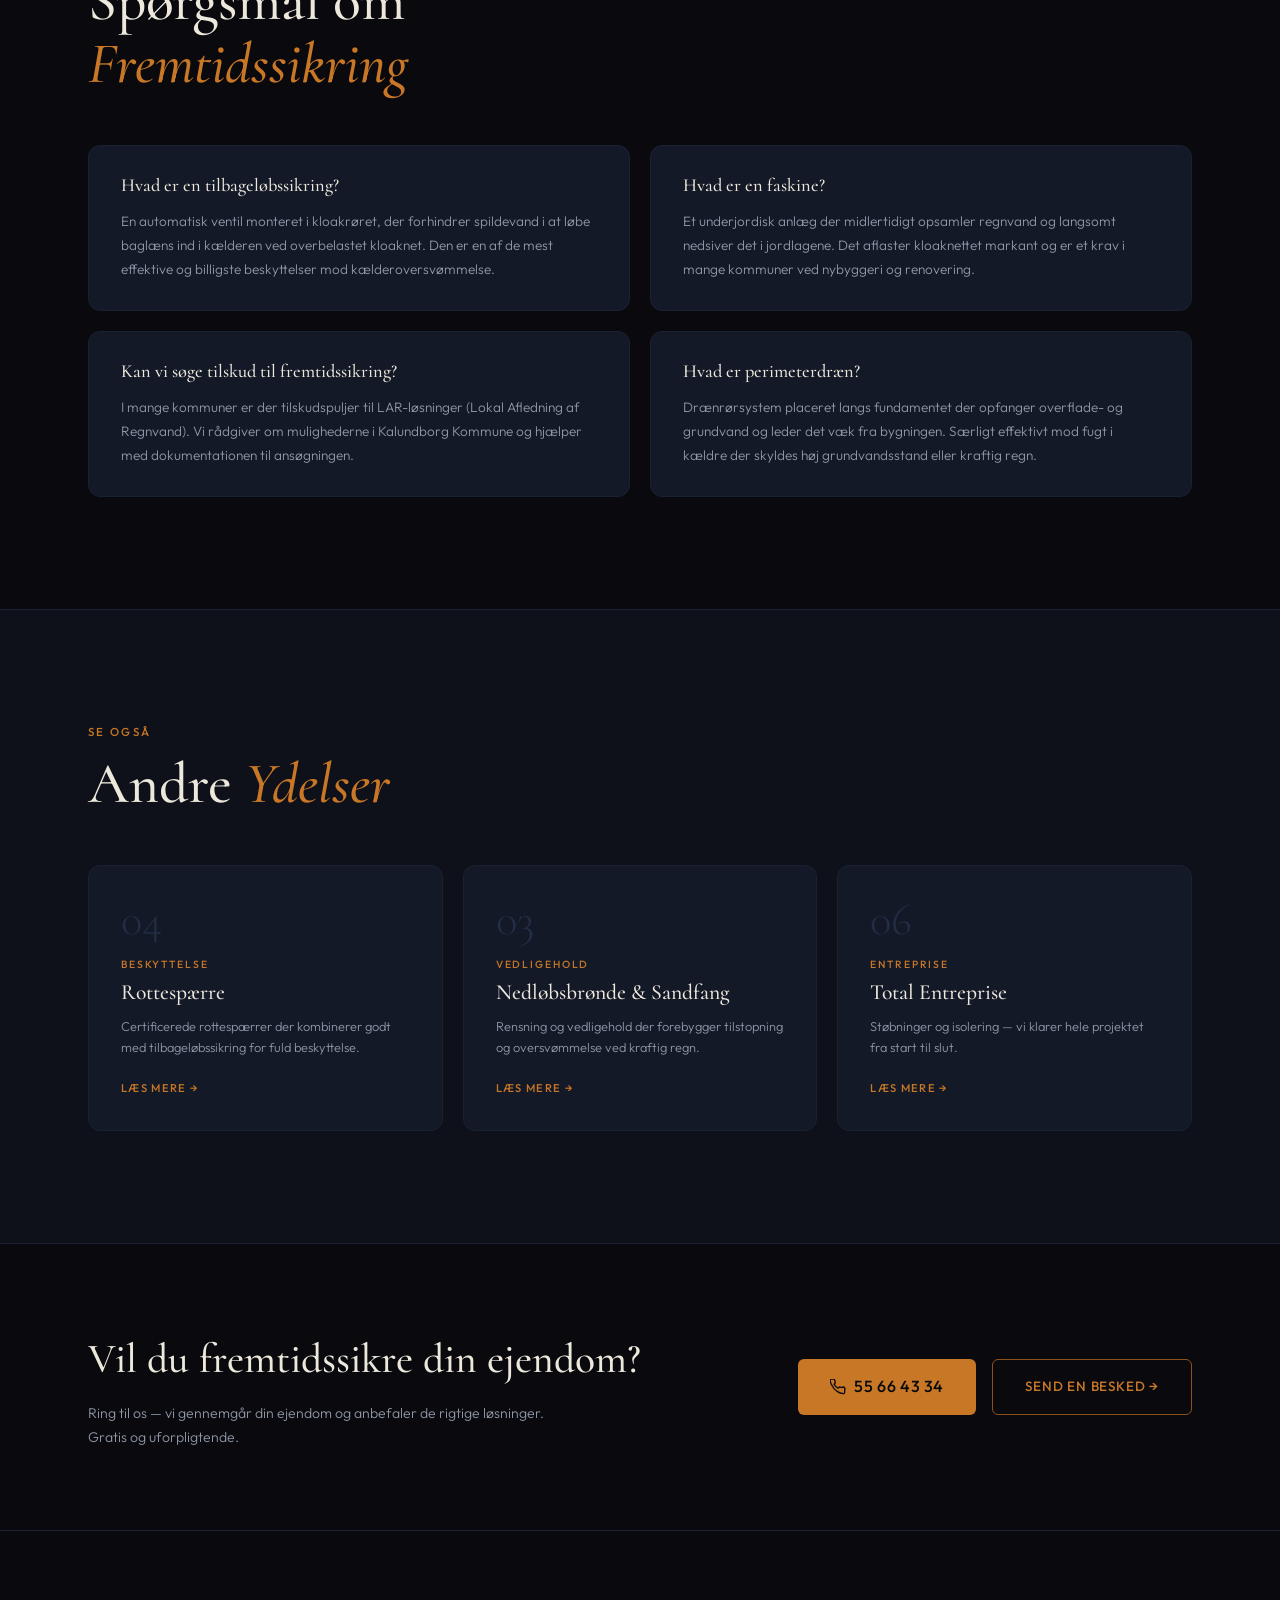
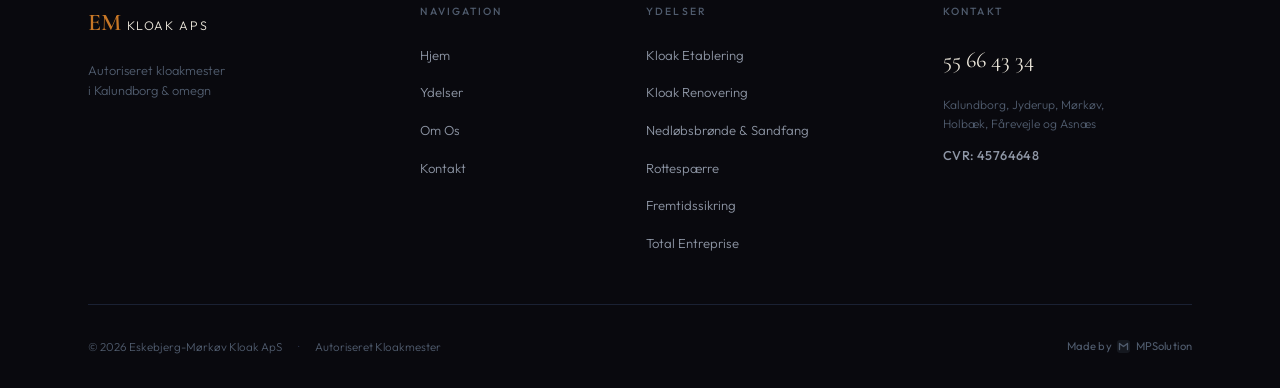
==== commit 13f20230: "Add Made by MPSolution footer badge on all pages Small M-monogram icon + link to mpsolution.dk in fo" ====
--- a/fremtidssikring.html
+++ b/fremtidssikring.html
@@ -6,11 +6,11 @@
   <title>Fremtidssikring mod Oversvømmelse Kalundborg | EM Kloak ApS</title>
   <meta name="description" content="Fremtidssikring mod oversvømmelse i Kalundborg. Tilbageløbssikring, faskiner og perimeterdræn udført af autoriseret kloakmester. Ring 55 66 43 34.">
   <meta name="keywords" content="fremtidssikring, tilbageløbssikring, faskine, oversvømmelse, kælderoversvømmelse, perimeterdræn, klimasikring, Kalundborg">
-  <link rel="canonical" href="https://www.emkloak.dk/fremtidssikring.html">
+  <link rel="canonical" href="https://www.emkloak.dk/fremtidssikring">
   <meta property="og:title" content="Fremtidssikring mod Oversvømmelse Kalundborg — EM Kloak ApS">
   <meta property="og:description" content="Tilbageløbssikring, faskiner og perimeterdræn i Kalundborg. Autoriseret kloakmester sikrer din ejendom mod oversvømmelse. Ring 55 66 43 34.">
   <meta property="og:type" content="website">
-  <meta property="og:url" content="https://www.emkloak.dk/fremtidssikring.html">
+  <meta property="og:url" content="https://www.emkloak.dk/fremtidssikring">
   <link rel="stylesheet" href="assets/style.css">
   <link rel="preconnect" href="https://fonts.googleapis.com">
   <link rel="preconnect" href="https://fonts.gstatic.com" crossorigin>
@@ -41,22 +41,22 @@
 <body>
 
 <nav class="nav" id="nav">
-  <a href="index.html" class="nav-brand"><span class="nav-brand-em">EM</span><span class="nav-brand-rest">Kloak ApS</span><span class="nav-brand-auth">Autoriseret Kloakmester</span></a>
+  <a href="/" class="nav-brand"><span class="nav-brand-em">EM</span><span class="nav-brand-rest">Kloak ApS</span><span class="nav-brand-auth">Autoriseret Kloakmester</span></a>
   <ul class="nav-links" role="list">
-    <li><a href="index.html">Hjem</a></li>
+    <li><a href="/">Hjem</a></li>
     <li class="has-dropdown">
-      <a href="ydelser.html" class="nav-dropdown-trigger active">Ydelser <span class="nav-chevron" aria-hidden="true"></span></a>
+      <a href="/ydelser" class="nav-dropdown-trigger active">Ydelser <span class="nav-chevron" aria-hidden="true"></span></a>
       <div class="nav-dropdown" aria-label="Ydelser undermenu">
-        <a href="kloak-etablering.html">Kloak Etablering</a>
-        <a href="kloak-renovering.html">Kloak Renovering</a>
-        <a href="nedloebsbroende-sandfang.html">Nedl&#248;bsbr&#248;nde &amp; Sandfang</a>
-        <a href="rottespaerre.html">Rottespærre</a>
-        <a href="fremtidssikring.html">Fremtidssikring</a>
-        <a href="total-entreprise.html">Total Entreprise</a>
+        <a href="/kloak-etablering">Kloak Etablering</a>
+        <a href="/kloak-renovering">Kloak Renovering</a>
+        <a href="/nedloebsbroende-sandfang">Nedl&#248;bsbr&#248;nde &amp; Sandfang</a>
+        <a href="/rottespaerre">Rottespærre</a>
+        <a href="/fremtidssikring">Fremtidssikring</a>
+        <a href="/total-entreprise">Total Entreprise</a>
       </div>
     </li>
-    <li><a href="om-os.html">Om Os</a></li>
-    <li><a href="kontakt.html">Kontakt</a></li>
+    <li><a href="/om-os">Om Os</a></li>
+    <li><a href="/kontakt">Kontakt</a></li>
   </ul>
   <a href="tel:55664334" class="nav-phone"><span class="nav-phone-ring" aria-hidden="true"><svg width="14" height="14" viewBox="0 0 24 24" fill="none" stroke="currentColor" stroke-width="2" stroke-linecap="round"><path d="M22 16.92v3a2 2 0 01-2.18 2 19.79 19.79 0 01-8.63-3.07A19.5 19.5 0 013.07 9.8 19.79 19.79 0 010 1.17 2 2 0 012 0h3a2 2 0 012 1.72c.127.96.361 1.903.7 2.81a2 2 0 01-.45 2.11L6.09 7.91a16 16 0 006 6l1.27-1.27a2 2 0 012.11-.45c.907.339 1.85.573 2.81.7A2 2 0 0122 16z"/></svg></span>55 66 43 34</a>
   <button class="hamburger" id="hamburger" aria-label="Åbn menu" aria-expanded="false"><span></span><span></span><span></span></button>
@@ -66,23 +66,23 @@
     <span class="mob-head-title">Menu</span>
     <button class="mob-close" id="mob-close" type="button" aria-label="Luk menu"><span></span><span></span></button>
   </div>
-  <a href="index.html">Hjem</a>
+  <a href="/">Hjem</a>
   <div class="mob-svc-group">
-    <div class="mob-svc-head"><a href="ydelser.html">Ydelser</a></div>
+    <div class="mob-svc-head"><a href="/ydelser">Ydelser</a></div>
     <div class="mob-svc-sub">
-      <a href="kloak-etablering.html">Kloak Etablering</a>
-      <a href="kloak-renovering.html">Kloak Renovering</a>
-      <a href="nedloebsbroende-sandfang.html">Nedløbsbrønde &amp; Sandfang</a>
-      <a href="rottespaerre.html">Rottespærre</a>
-      <a href="fremtidssikring.html">Fremtidssikring</a>
-      <a href="total-entreprise.html">Total Entreprise</a>
+      <a href="/kloak-etablering">Kloak Etablering</a>
+      <a href="/kloak-renovering">Kloak Renovering</a>
+      <a href="/nedloebsbroende-sandfang">Nedløbsbrønde &amp; Sandfang</a>
+      <a href="/rottespaerre">Rottespærre</a>
+      <a href="/fremtidssikring">Fremtidssikring</a>
+      <a href="/total-entreprise">Total Entreprise</a>
     </div>
   </div>
-  <a href="om-os.html">Om Os</a>
-  <a href="kontakt.html">Kontakt</a>
+  <a href="/om-os">Om Os</a>
+  <a href="/kontakt">Kontakt</a>
   <div class="mob-footer">
     <a href="tel:55664334" class="mob-footer-phone">55 66 43 34</a>
-    <a href="kontakt.html" class="btn btn-accent mob-footer-cta">Få gratis tilbud &rarr;</a>
+    <a href="/kontakt" class="btn btn-accent mob-footer-cta">Få gratis tilbud &rarr;</a>
   </div>
 </nav>
 <div class="mob-overlay" id="mob-overlay"></div>
@@ -91,7 +91,7 @@
   <div class="container">
     <div class="page-hero-inner">
       <div class="page-hero-crumb">
-        <a href="index.html">Hjem</a><span>/</span><a href="ydelser.html">Ydelser</a><span>/</span>
+        <a href="/">Hjem</a><span>/</span><a href="/ydelser">Ydelser</a><span>/</span>
         <span style="color:var(--text-1)">Fremtidssikring</span>
       </div>
       <div class="eyebrow">Klimasikring · Kalundborg &amp; omegn</div>
@@ -121,7 +121,7 @@
           <div class="svc-feat">LAR-løsninger (Lokal Afledning af Regnvand)</div>
           <div class="svc-feat">Rådgivning om tilskudsmuligheder i Kalundborg Kommune</div>
         </div>
-        <a href="kontakt.html" class="btn btn-accent">Bliv fremtidssikret &rarr;</a>
+        <a href="/kontakt" class="btn btn-accent">Bliv fremtidssikret &rarr;</a>
       </div>
     </div>
   </div>
@@ -155,16 +155,16 @@
   <div class="container">
     <div class="fade-up"><div class="eyebrow">Se også</div><h2 class="h2" id="related-h2">Andre <em>Ydelser</em></h2></div>
     <div class="related-grid">
-      <a href="rottespaerre.html" class="related-card fade-up"><div class="related-num">04</div><div class="related-tag">Beskyttelse</div><div class="related-name">Rottespærre</div><p class="related-desc">Certificerede rottespærrer der kombinerer godt med tilbageløbssikring for fuld beskyttelse.</p><span class="related-link">Læs mere &rarr;</span></a>
-      <a href="nedloebsbroende-sandfang.html" class="related-card fade-up" data-d="1"><div class="related-num">03</div><div class="related-tag">Vedligehold</div><div class="related-name">Nedløbsbrønde &amp; Sandfang</div><p class="related-desc">Rensning og vedligehold der forebygger tilstopning og oversvømmelse ved kraftig regn.</p><span class="related-link">Læs mere &rarr;</span></a>
-      <a href="total-entreprise.html" class="related-card fade-up" data-d="2"><div class="related-num">06</div><div class="related-tag">Entreprise</div><div class="related-name">Total Entreprise</div><p class="related-desc">Støbninger og isolering — vi klarer hele projektet fra start til slut.</p><span class="related-link">Læs mere &rarr;</span></a>
+      <a href="/rottespaerre" class="related-card fade-up"><div class="related-num">04</div><div class="related-tag">Beskyttelse</div><div class="related-name">Rottespærre</div><p class="related-desc">Certificerede rottespærrer der kombinerer godt med tilbageløbssikring for fuld beskyttelse.</p><span class="related-link">Læs mere &rarr;</span></a>
+      <a href="/nedloebsbroende-sandfang" class="related-card fade-up" data-d="1"><div class="related-num">03</div><div class="related-tag">Vedligehold</div><div class="related-name">Nedløbsbrønde &amp; Sandfang</div><p class="related-desc">Rensning og vedligehold der forebygger tilstopning og oversvømmelse ved kraftig regn.</p><span class="related-link">Læs mere &rarr;</span></a>
+      <a href="/total-entreprise" class="related-card fade-up" data-d="2"><div class="related-num">06</div><div class="related-tag">Entreprise</div><div class="related-name">Total Entreprise</div><p class="related-desc">Støbninger og isolering — vi klarer hele projektet fra start til slut.</p><span class="related-link">Læs mere &rarr;</span></a>
     </div>
   </div>
 </section>
 
-<section class="cta-band"><div class="container"><div class="cta-inner fade-up"><div class="cta-text"><h2 class="cta-h2">Vil du fremtidssikre din ejendom?</h2><p class="cta-sub">Ring til os — vi gennemgår din ejendom og anbefaler de rigtige løsninger. Gratis og uforpligtende.</p></div><div class="cta-btns"><a href="tel:55664334" class="btn btn-accent btn-lg cta-phone"><svg width="16" height="16" viewBox="0 0 24 24" fill="none" stroke="currentColor" stroke-width="2" stroke-linecap="round" aria-hidden="true"><path d="M22 16.92v3a2 2 0 01-2.18 2 19.79 19.79 0 01-8.63-3.07A19.5 19.5 0 013.07 9.8 19.79 19.79 0 010 1.17 2 2 0 012 0h3a2 2 0 012 1.72c.127.96.361 1.903.7 2.81a2 2 0 01-.45 2.11L6.09 7.91a16 16 0 006 6l1.27-1.27a2 2 0 012.11-.45c.907.339 1.85.573 2.81.7A2 2 0 0122 16z"/></svg>55 66 43 34</a><a href="kontakt.html" class="btn btn-ghost-accent btn-lg">Send en besked &rarr;</a></div></div></div></section>
+<section class="cta-band"><div class="container"><div class="cta-inner fade-up"><div class="cta-text"><h2 class="cta-h2">Vil du fremtidssikre din ejendom?</h2><p class="cta-sub">Ring til os — vi gennemgår din ejendom og anbefaler de rigtige løsninger. Gratis og uforpligtende.</p></div><div class="cta-btns"><a href="tel:55664334" class="btn btn-accent btn-lg cta-phone"><svg width="16" height="16" viewBox="0 0 24 24" fill="none" stroke="currentColor" stroke-width="2" stroke-linecap="round" aria-hidden="true"><path d="M22 16.92v3a2 2 0 01-2.18 2 19.79 19.79 0 01-8.63-3.07A19.5 19.5 0 013.07 9.8 19.79 19.79 0 010 1.17 2 2 0 012 0h3a2 2 0 012 1.72c.127.96.361 1.903.7 2.81a2 2 0 01-.45 2.11L6.09 7.91a16 16 0 006 6l1.27-1.27a2 2 0 012.11-.45c.907.339 1.85.573 2.81.7A2 2 0 0122 16z"/></svg>55 66 43 34</a><a href="/kontakt" class="btn btn-ghost-accent btn-lg">Send en besked &rarr;</a></div></div></div></section>
 
-<footer class="footer"><div class="container"><div class="footer-grid"><div class="footer-brand"><a href="index.html" class="footer-logo"><span class="footer-logo-em">EM</span><span class="footer-logo-rest">Kloak ApS</span></a><p class="footer-tagline">Autoriseret kloakmester<br>i Kalundborg &amp; omegn</p></div><div class="footer-nav"><div class="footer-nav-h">Navigation</div><ul role="list"><li><a href="index.html">Hjem</a></li><li><a href="ydelser.html">Ydelser</a></li><li><a href="om-os.html">Om Os</a></li><li><a href="kontakt.html">Kontakt</a></li></ul></div><div class="footer-nav"><div class="footer-nav-h">Ydelser</div><ul role="list"><li><a href="kloak-etablering.html">Kloak Etablering</a></li><li><a href="kloak-renovering.html">Kloak Renovering</a></li><li><a href="nedloebsbroende-sandfang.html">Nedløbsbrønde &amp; Sandfang</a></li><li><a href="rottespaerre.html">Rottespærre</a></li><li><a href="fremtidssikring.html">Fremtidssikring</a></li><li><a href="total-entreprise.html">Total Entreprise</a></li></ul></div><div class="footer-contact"><div class="footer-nav-h">Kontakt</div><a href="tel:55664334" class="footer-contact-phone">55 66 43 34</a><div class="footer-contact-area">Kalundborg, Jyderup, Mørkøv,<br>Holbæk, Fårevejle og Asnæs</div><span class="footer-cvr">CVR: 45764648</span></div></div><div class="footer-bottom"><span>&copy; 2026 Eskebjerg-Mørkøv Kloak ApS</span><span class="footer-sep">&middot;</span><span>Autoriseret Kloakmester</span></div></div></footer>
+<footer class="footer"><div class="container"><div class="footer-grid"><div class="footer-brand"><a href="/" class="footer-logo"><span class="footer-logo-em">EM</span><span class="footer-logo-rest">Kloak ApS</span></a><p class="footer-tagline">Autoriseret kloakmester<br>i Kalundborg &amp; omegn</p></div><div class="footer-nav"><div class="footer-nav-h">Navigation</div><ul role="list"><li><a href="/">Hjem</a></li><li><a href="/ydelser">Ydelser</a></li><li><a href="/om-os">Om Os</a></li><li><a href="/kontakt">Kontakt</a></li></ul></div><div class="footer-nav"><div class="footer-nav-h">Ydelser</div><ul role="list"><li><a href="/kloak-etablering">Kloak Etablering</a></li><li><a href="/kloak-renovering">Kloak Renovering</a></li><li><a href="/nedloebsbroende-sandfang">Nedløbsbrønde &amp; Sandfang</a></li><li><a href="/rottespaerre">Rottespærre</a></li><li><a href="/fremtidssikring">Fremtidssikring</a></li><li><a href="/total-entreprise">Total Entreprise</a></li></ul></div><div class="footer-contact"><div class="footer-nav-h">Kontakt</div><a href="tel:55664334" class="footer-contact-phone">55 66 43 34</a><div class="footer-contact-area">Kalundborg, Jyderup, Mørkøv,<br>Holbæk, Fårevejle og Asnæs</div><span class="footer-cvr">CVR: 45764648</span></div></div><div class="footer-bottom"><span>&copy; 2026 Eskebjerg-Mørkøv Kloak ApS</span><span class="footer-sep">&middot;</span><span>Autoriseret Kloakmester</span><a href="https://mpsolution.dk" target="_blank" rel="noopener noreferrer" class="footer-made-by">Made by <svg class="footer-made-by-icon" width="13" height="13" viewBox="0 0 13 13" fill="none" aria-hidden="true"><rect width="13" height="13" rx="3" fill="currentColor" opacity=".18"/><path d="M2.5 9.5V3.5l4 3 4-3v6" stroke="currentColor" stroke-width="1.3" stroke-linecap="round" stroke-linejoin="round"/></svg> MPSolution</a></div></div></footer>
 <script src="assets/script.js"></script>
 </body>
 </html>
--- a/assets/style.css
+++ b/assets/style.css
@@ -1084,6 +1084,21 @@
   color: var(--text-2);
 }
 .footer-sep { color: var(--border-hi); }
+.footer-made-by {
+  margin-left: auto;
+  display: inline-flex;
+  align-items: center;
+  gap: .35rem;
+  color: var(--text-2);
+  text-decoration: none;
+  font-size: .7rem;
+  font-weight: 400;
+  letter-spacing: .01em;
+  transition: color .2s;
+}
+.footer-made-by:hover { color: var(--accent); }
+.footer-made-by-icon { flex-shrink: 0; transition: transform .2s; }
+.footer-made-by:hover .footer-made-by-icon { transform: scale(1.15); }
 .footer-cvr {
   display: inline-block;
   margin-top: .75rem;
